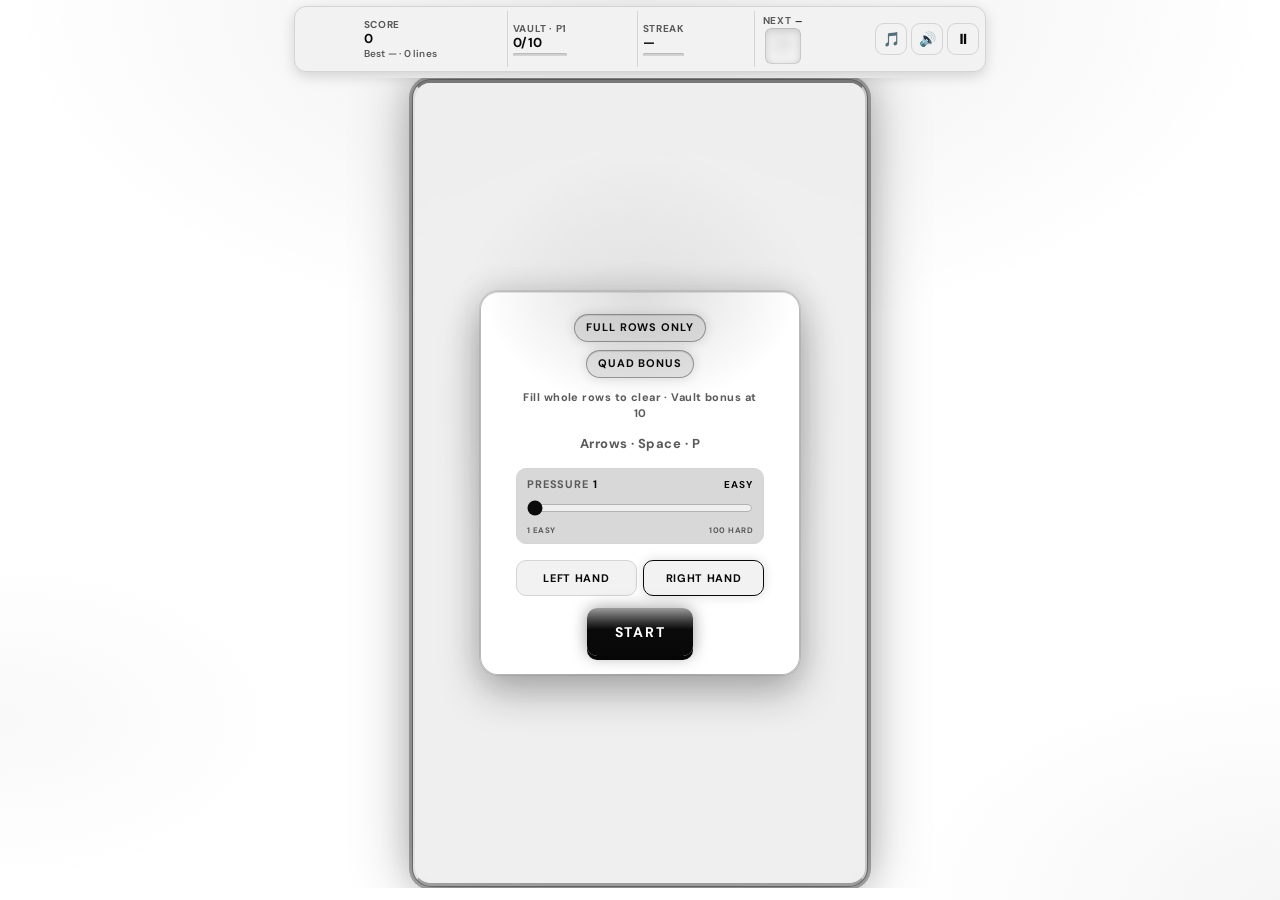
==== games/blockfall/index.html @ f2b852d9 "Seclusa Games 0.1.27 Initial upload of the privacy-first games PWA for GitHub Pages.  Co-authored-by" ====
<!DOCTYPE html>
<html lang="en" data-mono data-warm>
<head>
    <meta charset="UTF-8">
    <!--
        `frame-ancestors` is deliberately absent: browsers ignore it in a <meta> tag.
        The local dev server sends frame-ancestors 'self' so the launcher can embed
        this game; GitHub Pages sends neither header.

        frame-src 'none' stays: it restricts what THIS document may frame, and Blocks
        frames nothing.
    -->
    <meta http-equiv="Content-Security-Policy" content="default-src 'self'; script-src 'self'; style-src 'self'; img-src 'self'; connect-src 'none'; font-src 'self'; media-src 'none'; object-src 'none'; base-uri 'none'; form-action 'none'; frame-src 'none'; manifest-src 'self'; worker-src 'self'; upgrade-insecure-requests">
    <meta http-equiv="Permissions-Policy" content="camera=(), microphone=(), geolocation=(), payment=(), clipboard-read=(), usb=(), midi=(), serial=(), display-capture=(), accelerometer=(), gyroscope=(), magnetometer=(), idle-detection=(), screen-wake-lock=(), browsing-topics=(), interest-cohort=()">
    <meta name="robots" content="noindex, nofollow">
    <meta name="viewport" content="width=device-width, initial-scale=1.0, viewport-fit=cover">
    <meta name="referrer" content="no-referrer">
    <meta name="description" content="Seclusa Blocks — privacy-first falling-block puzzle. No tracking, all local.">
    <meta name="theme-color" content="#0a0a0f" media="(prefers-color-scheme: dark)">
    <meta name="theme-color" content="#0a0a0f">
    <meta name="color-scheme" content="light dark">
    <meta name="mobile-web-app-capable" content="yes">
    <meta name="apple-mobile-web-app-capable" content="yes">
    <meta name="apple-mobile-web-app-status-bar-style" content="black-translucent">
    <meta name="apple-mobile-web-app-title" content="Seclusa Blocks">
    <meta name="application-name" content="Seclusa Blocks">
    <meta name="format-detection" content="telephone=no">
    <link rel="manifest" href="manifest.json">
    <link rel="icon" href="icon.svg" type="image/svg+xml">
    <link rel="icon" href="icon-192.png" type="image/png" sizes="192x192">
    <link rel="apple-touch-icon" href="icon-192.png" sizes="192x192">
    <link rel="apple-touch-icon" href="icon-512.png" sizes="512x512">
    <title>Seclusa Blocks</title>
    <!--
        The shared Material 3 design system first (it writes the --md-sys-color-*
        roles for [data-palette]/[data-theme]), then this game's own stylesheet,
        which builds its tokens on top of those roles.
    -->
    <link rel="stylesheet" href="../../theme.css">
    <!--
        Puts data-palette / data-theme on this frame's <html> before first paint,
        and listens for `storage` so a palette picked in the launcher — or in any
        other game — lands here without a reload.
    -->
    <script src="../../theme-game.js"></script>
    <link rel="stylesheet" href="../../seclusa-base.css">
    <link rel="stylesheet" href="../../mono.css">
    <link rel="stylesheet" href="style.css">

</head>
<body>
    <noscript>
        <p class="noscript-note">JavaScript is required to play Seclusa Blocks. Everything runs locally in your browser.</p>
    </noscript>
    <div class="game-container">
        <header class="hud" id="hud">
            <div class="hud-stats" id="statsPanel">
                <div class="stat">
                    <span class="stat-k">Score</span>
                    <span class="stat-v" id="scoreDisplay">0</span>
                    <span class="stat-s">Best <span id="bestDisplay">0</span> · <span id="linesDisplay">0</span> lines</span>
                </div>
                <div class="stat stat-vault" id="vaultBox">
                    <span class="stat-k"><span id="goalDisplay">Vault</span> · P<span id="levelDisplay">1</span></span>
                    <span class="stat-v" id="vaultDisplay">0/10</span>
                    <div class="streak-meter vault-meter" id="vaultMeter" aria-hidden="true">
                        <div class="streak-meter-fill" id="vaultMeterFill"></div>
                    </div>
                    <span class="stat-s hidden" id="goalSub">Clear lines to fill</span>
                    <span class="stat-s hidden" id="levelProgress" aria-hidden="true"></span>
                </div>
                <div class="stat stat-streak" id="streakBox">
                    <span class="stat-k">Streak</span>
                    <span class="stat-v" id="streakDisplay">—</span>
                    <div class="streak-meter" id="streakMeter" aria-hidden="true">
                        <div class="streak-meter-fill" id="streakMeterFill"></div>
                    </div>
                </div>
                <div class="stat stat-next">
                    <span class="stat-k">Next <span class="next-piece-name" id="nextPieceName">—</span></span>
                    <canvas id="nextCanvas" width="100" height="100"></canvas>
                </div>
            </div>
            <div class="hud-actions">
                <button class="icon-btn" id="musicBtn" title="Toggle Music" type="button" aria-label="Music">🎵</button>
                <button class="icon-btn" id="sfxBtn" title="Toggle Sounds" type="button" aria-label="Sounds">🔊</button>
                <button class="icon-btn" id="pauseBtn" title="Pause" type="button" aria-label="Pause">⏸</button>
            </div>
        </header>

        <div class="board-panel" id="boardPanel">
            <div class="game-board vault-frame" id="gameBoard">
                <canvas id="gameCanvas"></canvas>
                <div class="board-toast hidden" id="boardToast" aria-live="polite" aria-atomic="true"></div>
                <div class="overlay" id="startOverlay">
                    <div class="overlay-panel">
                    <!--
                        No name here either. The launcher bar above says
                        `SECLUSA BLOCKS` for as long as the game is open; a second copy
                        in this panel restated it, and Paused and Game Over each carry
                        their own heading, so nothing needed a name here.
                    -->
                    <p class="start-rules"><span class="rule-chip">Full rows only</span><span class="rule-chip">Quad bonus</span></p>
                    <p class="start-hint" id="startGoalHint">Fill whole rows to clear · Vault bonus at 10</p>
                    <p class="control-hint control-hint-touch swipe-hint">Swipe · ▼ soft · ⬇ hard</p>
                    <p class="control-hint control-hint-keyboard">Arrows · Space · P</p>
                    <label class="diff-control" for="diffSlider">
                        <span class="diff-head">
                            <span>Pressure <strong id="diffValue">1</strong></span>
                            <span class="diff-hint" id="diffHint">Easy</span>
                        </span>
                        <input type="range" id="diffSlider" min="1" max="100" value="1" step="1"
                            aria-valuemin="1" aria-valuemax="100" aria-valuenow="1"
                            aria-label="Starting pressure 1 easy to 100 hard">
                        <span class="diff-ends" aria-hidden="true"><span>1 Easy</span><span>100 Hard</span></span>
                    </label>
                    <div class="hand-toggle" role="group" aria-label="Handedness">
                        <button class="btn btn-secondary hand-btn" id="handLeftBtn" type="button" aria-pressed="false">Left hand</button>
                        <button class="btn btn-secondary hand-btn" id="handRightBtn" type="button" aria-pressed="true">Right hand</button>
                    </div>
                    <button class="btn btn-primary hidden" id="continueBtn" type="button">Continue</button>
                    <button class="btn btn-primary" id="startBtn" type="button">Start</button>
                    </div>
                </div>
                <div class="overlay hidden" id="pauseOverlay">
                    <div class="overlay-panel">
                    <h2>Paused</h2>
                    <div class="hand-toggle" role="group" aria-label="Handedness">
                        <button class="btn btn-secondary hand-btn" id="pauseHandLeftBtn" type="button" aria-pressed="false">Left hand</button>
                        <button class="btn btn-secondary hand-btn" id="pauseHandRightBtn" type="button" aria-pressed="true">Right hand</button>
                    </div>
                    <button class="btn btn-primary" id="resumeBtn" type="button">Resume</button>
                    <button class="btn btn-secondary" id="restartFromPause" type="button">New game</button>
                    </div>
                </div>
                <div class="overlay hidden" id="gameOverOverlay">
                    <div class="overlay-panel">
                    <h2>Game Over</h2>
                    <p class="overlay-stat">Score <span id="finalScore">0</span></p>
                    <p class="overlay-stat">Best <span id="finalBest">0</span></p>
                    <p class="overlay-new-best hidden" id="newBestBanner">New best!</p>
                    <p class="overlay-stat overlay-stat-dim">Lines <span id="finalLines">0</span> · Pressure <span id="finalLevel">1</span></p>
                    <button class="btn btn-primary" id="retryBtn" type="button">Play Again</button>
                    </div>
                </div>
            </div>
        </div>

        <div class="control-rail" id="controlRail" aria-hidden="true"></div>

        <button class="dpad-btn hard-drop" id="hardDropBtn" type="button" aria-label="Hard drop">⬇</button>
        <div class="controls-main" id="controlsMain">
            <button class="rotate-btn" id="rotateBtn" type="button" aria-label="Rotate">↻</button>
            <div class="dpad">
                <button class="dpad-btn" id="leftBtn" type="button" aria-label="Left">◀</button>
                <button class="dpad-btn" id="downBtn" type="button" aria-label="Soft drop">▼</button>
                <button class="dpad-btn" id="rightBtn" type="button" aria-label="Right">▶</button>
            </div>
        </div>
    </div>


    <!--
        The "No data leaves your device" badge used to sit here. Privacy is a property of
        the whole app, not of one game, so it is stated once in the Seclusa Games
        launcher About dialog rather than repeated in every game.
    -->

    <script type="module" src="js/main.js"></script>
</body>
</html>
---- theme.css ----
/*
 * Seclusa Games — the shared Material 3 design system.
 *
 * Tokens and chrome are ported from the Solitaire PWA so every game shares one look:
 *   Solitaire/pwa/src/ui/theme.css   (Material 3 theme transcribed from the Android app)
 *   Solitaire/pwa/src/ui/theme.ts    (light/dark + palette role values)
 *   Solitaire/pwa/src/ui/AboutScreen.ts, Dialogs.ts (app bar, dialogs, pills, cards)
 *
 * The palette and night mode are applied through the `data-palette` / `data-theme`
 * attributes on <html> instead of inline styles, because there is no bundler for a
 * game's shell — theme-game.js only sets those two attributes and persists the choice.
 */

/*
 * Typography.
 *
 * DM Sans for body, Sora for headings — the same pair the Seclusa Weather app uses, so
 * the whole Seclusa family shares one voice.
 *
 * Self-hosted, deliberately. A font from Google's CDN would mean a request to a third
 * party on every first visit, which breaks the promise this app makes in its README and
 * in its `connect-src 'none'` policy. These files are latin-subset WOFF2 copied from
 * the weather app's own assets; all six together are 96 KB, loaded once and cached.
 *
 * This also fixes small text rendering as a scatter of dots. `system-ui` was resolving
 * to a face the browser did not treat as concrete — it matched none of the installed
 * families when measured — and the fallback's hinting broke glyph stems apart at the
 * sizes this UI uses. A real hinted webfont does not have that failure mode.
 *
 * `font-display: swap` so text paints immediately in the fallback rather than staying
 * invisible while the woff2 arrives.
 *
 * Pac-Man's ArcadeR is the one deliberate exception: it is part of that game's arcade
 * identity rather than app chrome, and stays.
 */
@font-face {
  font-family: 'DM Sans';
  font-style: normal;
  font-weight: 400;
  font-display: swap;
  src: url('assets/fonts/dm-sans-latin-400-normal.woff2') format('woff2');
}
@font-face {
  font-family: 'DM Sans';
  font-style: normal;
  font-weight: 500;
  font-display: swap;
  src: url('assets/fonts/dm-sans-latin-400-normal.woff2') format('woff2');
}
@font-face {
  font-family: 'DM Sans';
  font-style: normal;
  font-weight: 600;
  font-display: swap;
  src: url('assets/fonts/dm-sans-latin-600-normal.woff2') format('woff2');
}
@font-face {
  font-family: 'DM Sans';
  font-style: normal;
  font-weight: 700;
  font-display: swap;
  src: url('assets/fonts/dm-sans-latin-700-normal.woff2') format('woff2');
}
@font-face {
  font-family: 'Sora';
  font-style: normal;
  font-weight: 600;
  font-display: swap;
  src: url('assets/fonts/sora-latin-600-normal.woff2') format('woff2');
}
@font-face {
  font-family: 'Sora';
  font-style: normal;
  font-weight: 700;
  font-display: swap;
  src: url('assets/fonts/sora-latin-700-normal.woff2') format('woff2');
}
@font-face {
  font-family: 'Sora';
  font-style: normal;
  font-weight: 800;
  font-display: swap;
  src: url('assets/fonts/sora-latin-800-normal.woff2') format('woff2');
}

:root {
  --font-sans: 'DM Sans', -apple-system, BlinkMacSystemFont, 'Segoe UI', Roboto,
    'Noto Sans', 'Liberation Sans', Arial, sans-serif;
  --font-display: 'Sora', 'DM Sans', -apple-system, BlinkMacSystemFont, 'Segoe UI',
    Roboto, sans-serif;

  /*
   * The shared page backdrop: a square grid, masked to fade out from the centre, over
   * a soft vignette.
   *
   * This started life as Blocks' own background. It is now the app's — every game and
   * the launcher wear the same grid, so the five games read as one product rather than
   * five that happen to share a palette.
   *
   * The ink is a very faded orange rather than the palette's on-surface grey, and mixed
   * from `--warm` so it follows the canonical palette in seclusa-base.css and flips with
   * light and dark on its own — at 8% there is no second orange here to keep in step.
   * It is fainter than the grey it replaced because the grid sits behind text and tiles
   * on this screen, where a 10% line is a visible weave rather than ground.
   *
   * The card games do not show this grid: their felt is an absolutely positioned element
   * over the whole window, painted on top of `html::before`. They carry their own, which
   * is why the two are not one token.
   *
   * The fallback in `--warm` is load-bearing. Three offline pages link this file without
   * seclusa-base.css, where `--warm` is undefined -- and an undefined var() inside
   * color-mix() makes the whole declaration invalid at computed-value time, which takes
   * the grid with it and shows no error. The fallback is the dark-theme value from
   * seclusa-base.css, so those pages get the same line rather than none.
   */
  --page-grid-ink: color-mix(in srgb, var(--warm, #e08a3c) 8%, transparent);
  --page-grid-size: 32px;
  --page-vignette: color-mix(in srgb, var(--md-sys-color-scrim) 9%, transparent);

  /* Neutral color roles (light) — Solitaire values/colors.xml */
  --md-sys-color-surface: #fcf8f7;
  --md-sys-color-on-surface: #1c1b1b;
  --md-sys-color-surface-container-lowest: #ffffff;
  --md-sys-color-surface-container-low: #f6f1f0;
  --md-sys-color-surface-container: #f0ebea;
  --md-sys-color-surface-container-high: #ebe4e4;
  --md-sys-color-surface-container-highest: #e5dedd;
  --md-sys-color-surface-bright: #fcf8f6;
  --md-sys-color-surface-dim: #dcd5d4;
  --md-sys-color-surface-variant: #e8e0de;
  --md-sys-color-on-surface-variant: #4a4444;
  --md-sys-color-outline: #7b7474;
  --md-sys-color-outline-variant: #cbc3c2;
  --md-sys-color-error: #b3261e;
  --md-sys-color-on-error: #ffffff;
  --md-sys-color-error-container: #f9dedc;
  --md-sys-color-on-error-container: #410e0b;
  --md-sys-color-inverse-surface: #32302f;
  --md-sys-color-inverse-on-surface: #f5eeed;
  --md-sys-color-scrim: #000000;

  /*
   * HAIRLINES.
   *
   * A one-pixel rule only reads as a *line* when it is opaque enough. Below roughly a
   * quarter of the ink colour it stops being a continuous stroke and reads as a row of
   * dots — which is the "dotty line" artefact, and it gets worse the thinner the line is
   * in device pixels. Measured at devicePixelRatio 1.25, Chromium reports a used border
   * width of 0.8px for 1px, 1.5px and even 0.5px — one whole device pixel in every case —
   * so the width is not the variable; the alpha is.
   *
   * These two tokens put a floor under it. Mix with `transparent`, so they tint whatever
   * surface they sit on and stay correct in both themes.
   */
  --hairline: color-mix(in srgb, var(--md-sys-color-on-surface) 30%, transparent);
  --hairline-strong: color-mix(in srgb, var(--md-sys-color-on-surface) 55%, transparent);

  /*
   * Chrome colors — menu bar, chips, header buttons.
   *
   * These used to be hard-coded translucent washes — `--menu-bar-surface: #1affffff`
   * over a `blur(6px)` backdrop — which resolve to a cold pale-cyan 30% white border.
   * Against the card games' green playfields that reads as an unwanted cold edge, and
   * the dark theme's `#cc1a1a1a` surface put a maroon wash behind every pill.
   *
   * They are now palette-aware Material roles instead. Chrome recedes; the palette
   * colour is reserved for accents (active buttons, focus, the card playfield), so the
   * whole app shifts with the theme and nothing floats on a mismatched tint.
   */
  --menu-bar-icon: var(--md-sys-color-on-surface-variant);
  --menu-bar-label: var(--md-sys-color-on-surface-variant);
  --menu-bar-surface: var(--md-sys-color-surface-container);
  --menu-bar-stroke: var(--md-sys-color-outline-variant);
  /*
   * The score and time chips sit *on* the menu bar, so they cannot share its surface.
   * Both were `surface-container` / `surface-container-low`, which in light mode are
   * #f0ebea and #f6f1f0 — a 2% difference. The chips read as washed into the bar behind
   * them rather than as objects in their own right. `lowest` is the step that actually
   * lifts them: white on light, near-black on dark. Same reasoning for header buttons,
   * which sit on the same bar.
   */
  --score-chip-surface: var(--md-sys-color-surface-container-lowest);
  --score-chip-stroke: var(--md-sys-color-outline-variant);
  --header-button-surface: var(--md-sys-color-surface-container-lowest);
  --header-button-stroke: var(--md-sys-color-outline-variant);
  --settings-background: var(--md-sys-color-surface-container-low);
  --preference-card: var(--md-sys-color-surface-container-lowest);

  /* Shapes and elevations — drawable/*.xml, dimens.xml */
  --menu-bar-radius: 16px;
  --menu-bar-border: 1px solid var(--menu-bar-stroke);
  --score-chip-radius: 16px;
  --score-chip-border: 1px solid var(--score-chip-stroke);
  --score-chip-shadow: 0 2px 6px rgb(0 0 0 / 35%);
  --bar-margin: 16px;
  --layout-padding: 15px;

  /* Type scale — styles.xml TextAppearance.App.* */
  /*
 * Type scale.
 *
 * Weights raised from the original, but not as far as a first pass took them. Body copy
 * sat at 400 and did read thin, so bodies are 500. The first attempt pushed every
 * heading to 800 as well, which flattened the hierarchy — everything shouted at once and
 * the scale stopped reading. Headings stay at 700.
 *
 * Menu labels are the one to watch: they are small, and 600 weight at that size is the
 * worst combination on a low-resolution display — the stems are thinner than a device
 * pixel and break up. They sit at 500 with a touch of letter-spacing to stay legible.
 *
 * Sizes were raised a step across the board; the previous set read small, especially on
 * a phone where the launcher tiles carry most of the interface.
 */
  --type-title-large: 800 22px/1.25 var(--font-display);
  --type-title-medium: 700 18px/1.3 var(--font-display);
  --type-body-large: 400 16px/1.5 var(--font-sans);
  --type-body-medium: 400 15px/1.45 var(--font-sans);
  --type-label-large: 600 15px/1.3 var(--font-sans);
  --type-menu-label: 600 12.5px/1.35 var(--font-sans);

  color-scheme: light dark;
}

/* Dark neutrals — Solitaire values-night/colors.xml */
[data-theme='dark'] {
  /* The vignette has to work harder in the dark, where there is no surface to sink
     into. Same as Blocks did with its own copy of this value. */
  --page-vignette: color-mix(in srgb, var(--md-sys-color-scrim) 55%, transparent);
  --md-sys-color-surface: #121212;
  --md-sys-color-on-surface: #e8e6e3;
  --md-sys-color-surface-container-lowest: #0c0c0c;
  --md-sys-color-surface-container-low: #1a1a1a;
  --md-sys-color-surface-container: #212121;
  --md-sys-color-surface-container-high: #2c2c2c;
  --md-sys-color-surface-container-highest: #383838;
  --md-sys-color-surface-bright: #3f3f3f;
  --md-sys-color-surface-dim: #121212;
  --md-sys-color-surface-variant: #494643;
  --md-sys-color-on-surface-variant: #cbc5c0;
  --md-sys-color-outline: #958f8a;
  --md-sys-color-outline-variant: #494643;
  --md-sys-color-error: #ffb4ab;
  --md-sys-color-on-error: #690005;
  --md-sys-color-error-container: #93000a;
  --md-sys-color-on-error-container: #ffdad6;
  --md-sys-color-inverse-surface: #e8e6e3;
  --md-sys-color-inverse-on-surface: #2f2f2f;
  --menu-bar-icon: var(--md-sys-color-on-surface-variant);
  --menu-bar-label: var(--md-sys-color-on-surface-variant);
  /* See the light block above — the dark overrides no longer use hard-coded maroon and
     cyan-white washes, they inherit the same palette-aware roles. */
  --menu-bar-surface: var(--md-sys-color-surface-container);
  --menu-bar-stroke: var(--md-sys-color-outline-variant);
  /*
   * The score and time chips sit *on* the menu bar, so they cannot share its surface.
   * Both were `surface-container` / `surface-container-low`, which in light mode are
   * #f0ebea and #f6f1f0 — a 2% difference. The chips read as washed into the bar behind
   * them rather than as objects in their own right. `lowest` is the step that actually
   * lifts them: white on light, near-black on dark. Same reasoning for header buttons,
   * which sit on the same bar.
   */
  --score-chip-surface: var(--md-sys-color-surface-container-lowest);
  --score-chip-stroke: var(--md-sys-color-outline-variant);
  --header-button-surface: var(--md-sys-color-surface-container-lowest);
  --header-button-stroke: var(--md-sys-color-outline-variant);
  --settings-background: var(--md-sys-color-surface-container-low);
  --preference-card: var(--md-sys-color-surface-container-lowest);
}

/*
 * SECONDARY / TERTIARY.
 *
 * Added because games need a second and a third accent hue. The card games only
 * ever paint `primary`, but Block's "Vault" meter, its streak meter and Word
 * Puzzle's gradient partner all need to be visibly *other* colours, and a game
 * that invented its own hex for those would be exactly the fixed palette this
 * file exists to prevent. `secondary` and `tertiary` are the rest of the
 * Material 3 role set for each scheme, so the four palettes stay the whole
 * palette and the games stay consumers of it.
 */

/*
 * The default palette, as plain CSS.
 *
 * `data-palette` is set by JS from localStorage, so before that runs — and permanently
 * if it never runs — the root element carried no `--md-sys-color-primary` at all. Every
 * accent in the shell resolved to an invalid value and painted as nothing, which is a
 * visible flash on first paint rather than a theoretical one.
 *
 * These are navy's light-scheme values, mirroring `[data-palette='navy']` below. Same
 * specificity, and deliberately earlier in the file, so any real `data-palette` still
 * wins. DEFAULT_THEME_COLOR in theme.js / theme-game.js / games/pacman/theme.js and the
 * card engine's Preferences.js must agree with this block.
 */
:root {
  --md-sys-color-primary: #1b3b6f;
  --md-sys-color-on-primary: #ffffff;
  --md-sys-color-primary-container: #d4e3ff;
  --md-sys-color-on-primary-container: #001c3b;
  --md-sys-color-secondary: #4a5b70;
  --md-sys-color-on-secondary: #ffffff;
  --md-sys-color-secondary-container: #d4e3ff;
  --md-sys-color-on-secondary-container: #0b1b2d;
  --md-sys-color-tertiary: #565e71;
  --md-sys-color-on-tertiary: #ffffff;
  --md-sys-color-tertiary-container: #dae2f9;
  --md-sys-color-on-tertiary-container: #131c2c;
  --theme-game-select-background: #0d2340;
  --theme-game-select-background-end: #081629;
  --theme-color-drawer-selected: #cfe0fb;
}

/*
 * Palette roles. Only the roles this shell actually paints are ported — the secondary
 * and tertiary containers of the Android theme are unused outside the card table.
 */
[data-palette='orange'] {
  --md-sys-color-primary: #8b5000;
  --md-sys-color-on-primary: #ffffff;
  --md-sys-color-primary-container: #ffdcc2;
  --md-sys-color-on-primary-container: #2c1500;  --md-sys-color-secondary: #6f4a8c;
  --md-sys-color-on-secondary: #ffffff;
  --md-sys-color-secondary-container: #edd9ff;
  --md-sys-color-on-secondary-container: #25073a;
  --md-sys-color-tertiary: #00696e;
  --md-sys-color-on-tertiary: #ffffff;
  --md-sys-color-tertiary-container: #9df0f6;
  --md-sys-color-on-tertiary-container: #002022;
  --theme-game-select-background: #bf360c;
  --theme-game-select-background-end: #7e2202;
  --theme-color-drawer-selected: #ffe0b2;
}

[data-palette='green'] {
  --md-sys-color-primary: #1b6b37;
  --md-sys-color-on-primary: #ffffff;
  --md-sys-color-primary-container: #a8f2ad;
  --md-sys-color-on-primary-container: #002106;  --md-sys-color-secondary: #6f4a8c;
  --md-sys-color-on-secondary: #ffffff;
  --md-sys-color-secondary-container: #edd9ff;
  --md-sys-color-on-secondary-container: #25073a;
  --md-sys-color-tertiary: #00696e;
  --md-sys-color-on-tertiary: #ffffff;
  --md-sys-color-tertiary-container: #9df0f6;
  --md-sys-color-on-tertiary-container: #002022;
  --theme-game-select-background: #14532d;
  --theme-game-select-background-end: #0b3b1e;
  --theme-color-drawer-selected: #c8e6c9;
}

[data-palette='blue'] {
  --md-sys-color-primary: #1565c0;
  --md-sys-color-on-primary: #ffffff;
  --md-sys-color-primary-container: #d6e3ff;
  --md-sys-color-on-primary-container: #001b3f;  --md-sys-color-secondary: #6f4a8c;
  --md-sys-color-on-secondary: #ffffff;
  --md-sys-color-secondary-container: #edd9ff;
  --md-sys-color-on-secondary-container: #25073a;
  --md-sys-color-tertiary: #00696e;
  --md-sys-color-on-tertiary: #ffffff;
  --md-sys-color-tertiary-container: #9df0f6;
  --md-sys-color-on-tertiary-container: #002022;
  --theme-game-select-background: #0d47a1;
  --theme-game-select-background-end: #082f66;
  --theme-color-drawer-selected: #bbdefb;
}

[data-palette='purple'] {
  --md-sys-color-primary: #6a1b9a;
  --md-sys-color-on-primary: #ffffff;
  --md-sys-color-primary-container: #f3daff;
  --md-sys-color-on-primary-container: #260046;  --md-sys-color-secondary: #8f4d00;
  --md-sys-color-on-secondary: #ffffff;
  --md-sys-color-secondary-container: #ffddb8;
  --md-sys-color-on-secondary-container: #2d1500;
  --md-sys-color-tertiary: #00696e;
  --md-sys-color-on-tertiary: #ffffff;
  --md-sys-color-tertiary-container: #9df0f6;
  --md-sys-color-on-tertiary-container: #002022;
  --theme-game-select-background: #3f0f5e;
  --theme-game-select-background-end: #27093b;
  --theme-color-drawer-selected: #e1bee7;
}

/*
 * Four more palettes, added so the picker is a real choice rather than four options.
 * Rose, Teal, Amber and Slate fill the gaps the original set left: there was no warm
 * red, no cool cyan, no gold, and nothing neutral at all. Slate in particular gives a
 * calm, near-achromatic option for anyone who finds the saturated greens tiring.
 *
 * Every block carries the full Material 3 role set in both schemes, because these roles
 * are read directly by the chrome, the dialogs and the games — a partial block would
 * fall through to the previous palette's values and produce a mismatched UI.
 */
[data-palette='rose'] {
  --md-sys-color-primary: #a8274e;
  --md-sys-color-on-primary: #ffffff;
  --md-sys-color-primary-container: #ffd9e1;
  --md-sys-color-on-primary-container: #3f0018;
  --md-sys-color-secondary: #75565a;
  --md-sys-color-on-secondary: #ffffff;
  --md-sys-color-secondary-container: #ffd9e0;
  --md-sys-color-on-secondary-container: #2c1519;
  --md-sys-color-tertiary: #7c5635;
  --md-sys-color-on-tertiary: #ffffff;
  --md-sys-color-tertiary-container: #ffdbbe;
  --md-sys-color-on-tertiary-container: #2f1500;
  --theme-game-select-background: #7b1f3a;
  --theme-game-select-background-end: #4f1124;
  --theme-color-drawer-selected: #f9d9e0;
}

[data-palette='teal'] {
  --md-sys-color-primary: #006a60;
  --md-sys-color-on-primary: #ffffff;
  --md-sys-color-primary-container: #9df2e7;
  --md-sys-color-on-primary-container: #00201c;
  --md-sys-color-secondary: #4a6360;
  --md-sys-color-on-secondary: #ffffff;
  --md-sys-color-secondary-container: #cce8e3;
  --md-sys-color-on-secondary-container: #06201d;
  --md-sys-color-tertiary: #456179;
  --md-sys-color-on-tertiary: #ffffff;
  --md-sys-color-tertiary-container: #cbe6ff;
  --md-sys-color-on-tertiary-container: #001e31;
  --theme-game-select-background: #0b4f49;
  --theme-game-select-background-end: #06332f;
  --theme-color-drawer-selected: #b2dfd7;
}

[data-palette='amber'] {
  --md-sys-color-primary: #8a5a00;
  --md-sys-color-on-primary: #ffffff;
  --md-sys-color-primary-container: #ffddb0;
  --md-sys-color-on-primary-container: #2c1800;
  --md-sys-color-secondary: #6c5c3f;
  --md-sys-color-on-secondary: #ffffff;
  --md-sys-color-secondary-container: #f5e0bb;
  --md-sys-color-on-secondary-container: #251a04;
  --md-sys-color-tertiary: #4c6545;
  --md-sys-color-on-tertiary: #ffffff;
  --md-sys-color-tertiary-container: #ceeabd;
  --md-sys-color-on-tertiary-container: #0a1f08;
  --theme-game-select-background: #6b4a12;
  --theme-game-select-background-end: #44300a;
  --theme-color-drawer-selected: #ffe1b8;
}

[data-palette='slate'] {
  --md-sys-color-primary: #4f5b66;
  --md-sys-color-on-primary: #ffffff;
  --md-sys-color-primary-container: #d6e2ee;
  --md-sys-color-on-primary-container: #0b1923;
  --md-sys-color-secondary: #525f6a;
  --md-sys-color-on-secondary: #ffffff;
  --md-sys-color-secondary-container: #d6e4f1;
  --md-sys-color-on-secondary-container: #0d1c27;
  --md-sys-color-tertiary: #5c5f6b;
  --md-sys-color-on-tertiary: #ffffff;
  --md-sys-color-tertiary-container: #e2e2ec;
  --md-sys-color-on-tertiary-container: #191b24;
  --theme-game-select-background: #37424c;
  --theme-game-select-background-end: #232b33;
  --theme-color-drawer-selected: #d3dde6;
}

[data-palette='navy'] {
  --md-sys-color-primary: #1b3b6f;
  --md-sys-color-on-primary: #ffffff;
  --md-sys-color-primary-container: #d4e3ff;
  --md-sys-color-on-primary-container: #001c3b;
  --md-sys-color-secondary: #4a5b70;
  --md-sys-color-on-secondary: #ffffff;
  --md-sys-color-secondary-container: #d4e3ff;
  --md-sys-color-on-secondary-container: #0b1b2d;
  --md-sys-color-tertiary: #565e71;
  --md-sys-color-on-tertiary: #ffffff;
  --md-sys-color-tertiary-container: #dae2f9;
  --md-sys-color-on-tertiary-container: #131c2c;
  --theme-game-select-background: #0d2340;
  --theme-game-select-background-end: #081629;
  --theme-color-drawer-selected: #cfe0fb;
}

[data-palette='indigo'] {
  --md-sys-color-primary: #4b52c4;
  --md-sys-color-on-primary: #ffffff;
  --md-sys-color-primary-container: #e0e0ff;
  --md-sys-color-on-primary-container: #000f5c;
  --md-sys-color-secondary: #5b5d72;
  --md-sys-color-on-secondary: #ffffff;
  --md-sys-color-secondary-container: #e0e0f9;
  --md-sys-color-on-secondary-container: #181a2c;
  --md-sys-color-tertiary: #77536d;
  --md-sys-color-on-tertiary: #ffffff;
  --md-sys-color-tertiary-container: #ffd7f1;
  --md-sys-color-on-tertiary-container: #2d1228;
  --theme-game-select-background: #2c3080;
  --theme-game-select-background-end: #1b1e56;
  --theme-color-drawer-selected: #dcdcff;
}

[data-palette='lime'] {
  --md-sys-color-primary: #4a6700;
  --md-sys-color-on-primary: #ffffff;
  --md-sys-color-primary-container: #c9f27f;
  --md-sys-color-on-primary-container: #142100;
  --md-sys-color-secondary: #57643a;
  --md-sys-color-on-secondary: #ffffff;
  --md-sys-color-secondary-container: #daeab6;
  --md-sys-color-on-secondary-container: #151e00;
  --md-sys-color-tertiary: #39656b;
  --md-sys-color-on-tertiary: #ffffff;
  --md-sys-color-tertiary-container: #bfeaf1;
  --md-sys-color-on-tertiary-container: #001f24;
  --theme-game-select-background: #2f5000;
  --theme-game-select-background-end: #1d3300;
  --theme-color-drawer-selected: #cbf19b;
}

[data-palette='crimson'] {
  --md-sys-color-primary: #8c1d18;
  --md-sys-color-on-primary: #ffffff;
  --md-sys-color-primary-container: #ffdad6;
  --md-sys-color-on-primary-container: #410002;
  --md-sys-color-secondary: #775652;
  --md-sys-color-on-secondary: #ffffff;
  --md-sys-color-secondary-container: #ffdad6;
  --md-sys-color-on-secondary-container: #2d1512;
  --md-sys-color-tertiary: #705c2e;
  --md-sys-color-on-tertiary: #ffffff;
  --md-sys-color-tertiary-container: #fbdfa6;
  --md-sys-color-on-tertiary-container: #261900;
  --theme-game-select-background: #6b1611;
  --theme-game-select-background-end: #450d0a;
  --theme-color-drawer-selected: #f9d9d6;
}

[data-theme='dark'][data-palette='navy'] {
  --md-sys-color-primary: #a8c8ff;
  --md-sys-color-on-primary: #00315e;
  --md-sys-color-primary-container: #1b3b6f;
  --md-sys-color-on-primary-container: #d4e3ff;
  --md-sys-color-secondary: #b9c8db;
  --md-sys-color-on-secondary: #23313f;
  --md-sys-color-secondary-container: #3a495a;
  --md-sys-color-on-secondary-container: #d4e3ff;
  --md-sys-color-tertiary: #bec6dc;
  --md-sys-color-on-tertiary: #28303f;
  --md-sys-color-tertiary-container: #3e4759;
  --md-sys-color-on-tertiary-container: #dae2f9;
  --theme-color-drawer-selected: #1b3b6f;
}

[data-theme='dark'][data-palette='indigo'] {
  --md-sys-color-primary: #bec2ff;
  --md-sys-color-on-primary: #141e9e;
  --md-sys-color-primary-container: #333bcb;
  --md-sys-color-on-primary-container: #e0e0ff;
  --md-sys-color-secondary: #c3c5dd;
  --md-sys-color-on-secondary: #2c2f42;
  --md-sys-color-secondary-container: #424659;
  --md-sys-color-on-secondary-container: #e0e0f9;
  --md-sys-color-tertiary: #e6b9d8;
  --md-sys-color-on-tertiary: #45263d;
  --md-sys-color-tertiary-container: #5d3b55;
  --md-sys-color-on-tertiary-container: #ffd7f1;
  --theme-color-drawer-selected: #333bcb;
}

[data-theme='dark'][data-palette='lime'] {
  --md-sys-color-primary: #aed65f;
  --md-sys-color-on-primary: #253500;
  --md-sys-color-primary-container: #354d00;
  --md-sys-color-on-primary-container: #c9f27f;
  --md-sys-color-secondary: #bfcaa0;
  --md-sys-color-on-secondary: #2a3514;
  --md-sys-color-secondary-container: #404b29;
  --md-sys-color-on-secondary-container: #daeab6;
  --md-sys-color-tertiary: #a3ced5;
  --md-sys-color-on-tertiary: #07363d;
  --md-sys-color-tertiary-container: #204d54;
  --md-sys-color-on-tertiary-container: #bfeaf1;
  --theme-color-drawer-selected: #354d00;
}

[data-theme='dark'][data-palette='crimson'] {
  --md-sys-color-primary: #ffb4ab;
  --md-sys-color-on-primary: #5f0b06;
  --md-sys-color-primary-container: #7c1d18;
  --md-sys-color-on-primary-container: #ffdad6;
  --md-sys-color-secondary: #e7bdb8;
  --md-sys-color-on-secondary: #442926;
  --md-sys-color-secondary-container: #5d3d3a;
  --md-sys-color-on-secondary-container: #ffdad6;
  --md-sys-color-tertiary: #dec48c;
  --md-sys-color-on-tertiary: #3f2e06;
  --md-sys-color-tertiary-container: #574516;
  --md-sys-color-on-tertiary-container: #fbdfa6;
  --theme-color-drawer-selected: #7c1d18;
}

[data-theme='dark'][data-palette='rose'] {
  --md-sys-color-primary: #ffb0c1;
  --md-sys-color-on-primary: #5e1130;
  --md-sys-color-primary-container: #86203f;
  --md-sys-color-on-primary-container: #ffd9e1;
  --md-sys-color-secondary: #e3bdc2;
  --md-sys-color-on-secondary: #42292d;
  --md-sys-color-secondary-container: #5a3f44;
  --md-sys-color-on-secondary-container: #ffd9e0;
  --md-sys-color-tertiary: #ecbe98;
  --md-sys-color-on-tertiary: #452a0d;
  --md-sys-color-tertiary-container: #5f4122;
  --md-sys-color-on-tertiary-container: #ffdbbe;
  --theme-color-drawer-selected: #86203f;
}

[data-theme='dark'][data-palette='teal'] {
  --md-sys-color-primary: #81d5cb;
  --md-sys-color-on-primary: #003731;
  --md-sys-color-primary-container: #005048;
  --md-sys-color-on-primary-container: #9df2e7;
  --md-sys-color-secondary: #b0ccc7;
  --md-sys-color-on-secondary: #1c3531;
  --md-sys-color-secondary-container: #334b47;
  --md-sys-color-on-secondary-container: #cce8e3;
  --md-sys-color-tertiary: #aacbe5;
  --md-sys-color-on-tertiary: #123549;
  --md-sys-color-tertiary-container: #2c4b62;
  --md-sys-color-on-tertiary-container: #cbe6ff;
  --theme-color-drawer-selected: #005048;
}

[data-theme='dark'][data-palette='amber'] {
  --md-sys-color-primary: #f7bd6a;
  --md-sys-color-on-primary: #492900;
  --md-sys-color-primary-container: #693c00;
  --md-sys-color-on-primary-container: #ffddb0;
  --md-sys-color-secondary: #d8c4a0;
  --md-sys-color-on-secondary: #3b2f15;
  --md-sys-color-secondary-container: #52452a;
  --md-sys-color-on-secondary-container: #f5e0bb;
  --md-sys-color-tertiary: #b2ce9f;
  --md-sys-color-on-tertiary: #1d360d;
  --md-sys-color-tertiary-container: #364d28;
  --md-sys-color-on-tertiary-container: #ceeabd;
  --theme-color-drawer-selected: #693c00;
}

[data-theme='dark'][data-palette='slate'] {
  --md-sys-color-primary: #bac7d4;
  --md-sys-color-on-primary: #243039;
  --md-sys-color-primary-container: #374754;
  --md-sys-color-on-primary-container: #d6e2ee;
  --md-sys-color-secondary: #bdc8d4;
  --md-sys-color-on-secondary: #27313a;
  --md-sys-color-secondary-container: #3d4752;
  --md-sys-color-on-secondary-container: #d6e4f1;
  --md-sys-color-tertiary: #c5c6d0;
  --md-sys-color-on-tertiary: #2e303a;
  --md-sys-color-tertiary-container: #454750;
  --md-sys-color-on-tertiary-container: #e2e2ec;
  --theme-color-drawer-selected: #374754;
}

/* Dark primaries — Solitaire DARK_PALETTES. The playfield gradient stays the same. */
[data-theme='dark'][data-palette='orange'] {
  --md-sys-color-primary: #e8a872;
  --md-sys-color-on-primary: #412300;
  --md-sys-color-primary-container: #5c3a1a;
  --md-sys-color-on-primary-container: #ffdcc2;  --md-sys-color-secondary: #d3b0e8;
  --md-sys-color-on-secondary: #3a1a52;
  --md-sys-color-secondary-container: #513065;
  --md-sys-color-on-secondary-container: #edd9ff;
  --md-sys-color-tertiary: #82d4da;
  --md-sys-color-on-tertiary: #00373a;
  --md-sys-color-tertiary-container: #004f52;
  --md-sys-color-on-tertiary-container: #9df0f6;
  --theme-color-drawer-selected: #5c3a1a;
}

[data-theme='dark'][data-palette='green'] {
  --md-sys-color-primary: #7fcb8c;
  --md-sys-color-on-primary: #003918;
  --md-sys-color-primary-container: #1e4a2c;
  --md-sys-color-on-primary-container: #b8f0bd;  --md-sys-color-secondary: #d3b0e8;
  --md-sys-color-on-secondary: #3a1a52;
  --md-sys-color-secondary-container: #513065;
  --md-sys-color-on-secondary-container: #edd9ff;
  --md-sys-color-tertiary: #82d4da;
  --md-sys-color-on-tertiary: #00373a;
  --md-sys-color-tertiary-container: #004f52;
  --md-sys-color-on-tertiary-container: #9df0f6;
  --theme-color-drawer-selected: #1e4a2c;
}

[data-theme='dark'][data-palette='blue'] {
  --md-sys-color-primary: #9ebeff;
  --md-sys-color-on-primary: #002e5c;
  --md-sys-color-primary-container: #1a3f6e;
  --md-sys-color-on-primary-container: #d6e3ff;  --md-sys-color-secondary: #d3b0e8;
  --md-sys-color-on-secondary: #3a1a52;
  --md-sys-color-secondary-container: #513065;
  --md-sys-color-on-secondary-container: #edd9ff;
  --md-sys-color-tertiary: #82d4da;
  --md-sys-color-on-tertiary: #00373a;
  --md-sys-color-tertiary-container: #004f52;
  --md-sys-color-on-tertiary-container: #9df0f6;
  --theme-color-drawer-selected: #1a3f6e;
}

[data-theme='dark'][data-palette='purple'] {
  --md-sys-color-primary: #d5a8f0;
  --md-sys-color-on-primary: #3a005c;
  --md-sys-color-primary-container: #4a2a66;
  --md-sys-color-on-primary-container: #f0d6ff;  --md-sys-color-secondary: #ffb877;
  --md-sys-color-on-secondary: #4f2600;
  --md-sys-color-secondary-container: #703800;
  --md-sys-color-on-secondary-container: #ffddb8;
  --md-sys-color-tertiary: #82d4da;
  --md-sys-color-on-tertiary: #00373a;
  --md-sys-color-tertiary-container: #004f52;
  --md-sys-color-on-tertiary-container: #9df0f6;
  --theme-color-drawer-selected: #4a2a66;
}

/*
 * Preview values for the palette swatches in the appearance dialog. Each swatch has to
 * show a palette that is not applied yet, so it cannot read the live custom properties.
 */
:root {
  --palette-start-orange: #bf360c;
  --palette-end-orange: #7e2202;
  --palette-start-green: #14532d;
  --palette-end-green: #0b3b1e;
  --palette-start-blue: #0d47a1;
  --palette-end-blue: #082f66;
  --palette-start-purple: #3f0f5e;
  --palette-end-purple: #27093b;
  /* Kept in parity with games/pacman/theme.css, which builds its picker swatches from
     these pairs. The launcher itself paints swatches from .swatch-NAME classes. */
  --palette-start-rose: #7b1f3a;
  --palette-end-rose: #4f1124;
  --palette-start-teal: #0b4f49;
  --palette-end-teal: #06332f;
  --palette-start-amber: #6b4a12;
  --palette-end-amber: #44300a;
  --palette-start-slate: #37424c;
  --palette-end-slate: #232b33;
  --palette-start-navy: #0d2340;
  --palette-end-navy: #081629;
  --palette-start-indigo: #2c3080;
  --palette-end-indigo: #1b1e56;
  --palette-start-lime: #2f5000;
  --palette-end-lime: #1d3300;
  --palette-start-crimson: #6b1611;
  --palette-end-crimson: #450d0a;
}

* {
  box-sizing: border-box;
  -webkit-tap-highlight-color: transparent;
}

html,
body {
  margin: 0;
  padding: 0;
  height: 100%;
  overflow: hidden;
  /*
   * The surface colour goes on `html` only. Giving it to `body` as well meant the
   * body painted over the grid/vignette backdrop beneath it, which is what left the
   * app looking like it had no backdrop at all until this was split apart.
   */
  color: var(--md-sys-color-on-surface);
  font-family: var(--font-sans);
  overscroll-behavior: none;
  touch-action: manipulation;
  -webkit-user-select: none;
  user-select: none;
}

/*
 * Removed: this used to be a second `html { background: … }` rule painting the palette
 * gradient, immediately followed by an identical-selector rule painting `surface`
 * instead. The second won, so the first — and the five-line comment explaining why the
 * gradient belonged on the root element — did nothing. The surfaces below own the
 * background; the backdrop is painted by `html::before` / `html::after`.
 */
html {
  background: var(--md-sys-color-surface);
}

body {
  background: transparent;
}

button {
  font: inherit;
  color: inherit;
  border: none;
  background: none;
  cursor: pointer;
}

#canvas {
  display: block;
  border-radius: 18px;
  box-shadow:
    0 6px 24px rgba(0, 0, 0, 0.45),
    0 0 0 1px rgba(255, 255, 255, 0.18) inset;
}

/* ------------------------------------------------------------ shared backdrop */

/*
 * Two fixed pseudo-elements paint the app-wide backdrop: a square grid, masked so it
 * dissolves toward the edges, over a soft vignette.
 *
 * This started life as Blocks' own background and is now the app's, so the five games
 * read as one product rather than five that happen to share a palette.
 *
 * They live on `html`, not `body`, because several games set their own
 * `html, body { height: 100dvh }` or `overflow: hidden`, and Pac-Man's renderer writes
 * an inline margin onto `body`.
 *
 * z-index: -1 is load-bearing, not decoration. `::after` is the last child of `html`,
 * so at z-index 0 it painted *after* `body` — which put the dark theme's 55%-black
 * vignette on top of every game. The canvas held perfectly white cards underneath it
 * and the board came out grey. The backdrop is painted below all content because
 * `body` is transparent here and the surface colour lives on `html` instead; see the
 * `html` rule in theme.css.
 */
html::before,
html::after {
  content: "";
  position: fixed;
  inset: 0;
  pointer-events: none;
  z-index: -1;
}

/*
 * The grid itself.
 *
 * `mask-image` used to fade the grid out radially from the centre. That mask is what
 * made it look ragged: a mask multiplies down to a partial alpha across each line's
 * edge, so at fractional device-pixel ratios (1.25 here) the lines stopped covering a
 * whole device pixel and rendered as broken dashes rather than continuous rules.
 *
 * So: no mask, and a uniform line. The fade is done by the vignette in `::after`
 * instead, which is a smooth gradient over a large area and does not fragment. The
 * line is 1px, which Chromium already snaps to a whole device pixel.
 */
html::before {
  background-image:
    linear-gradient(var(--page-grid-ink) 1px, transparent 1px),
    linear-gradient(90deg, var(--page-grid-ink) 1px, transparent 1px);
  background-size: var(--page-grid-size) var(--page-grid-size);
  /* Anchored so the grid does not jump when the window resizes. */
  background-position: -1px -1px;
}

html::after {
  /*
   * The vignette now does the fading the grid mask used to do, over the whole viewport
   * rather than per-line, so it dims the corners without fragmenting the rules.
   */
  background: radial-gradient(ellipse 85% 80% at 50% 42%, transparent 45%, var(--page-vignette) 100%);
}

/* The vignette is decorative; drop it when the OS asks for less transparency. */
@media (prefers-reduced-transparency: reduce) {
  html::after {
    display: none;
  }
}

/* ----------------------------------------------------------------- shell chrome */

.shell {
  position: fixed;
  inset: 0;
  display: flex;
  flex-direction: column;
  justify-content: space-between;
  align-items: center;
  /* The layer itself never eats input: only its controls do. */
  pointer-events: none;
  z-index: 10;
}

.shell > * {
  pointer-events: auto;
}

.shell-bar {
  display: flex;
  align-items: center;
  /*
   * Wraps, so `.shell-title` can take a line of its own on a narrow screen. Without it
   * the bar is `nowrap`, a `flex-basis: 100%` title has nowhere to go, and the four
   * controls are pushed off the right edge with no way to scroll to them — which is the
   * exact failure the sizing below this rule exists to prevent.
   */
  flex-wrap: wrap;
  gap: 6px;
  margin: 8px 8px 0;
  padding: 6px 10px;
  background: var(--menu-bar-surface);
  border: var(--menu-bar-border);
  border-radius: var(--menu-bar-radius);
  box-shadow: var(--score-chip-shadow);
  max-width: calc(100vw - 16px);
  transition: opacity 0.25s ease, transform 0.25s ease;
}

/*
 * The app's name in the bar.

 * `margin-right: auto` rather than `justify-content` on the bar: the four controls should
 * sit at the far end whatever else is in the row, and the bar itself is also used by the
 * stage, where the title is centred instead.
 *
 * It is allowed to shrink and ellipsise rather than pushing anything: `.header-button` is
 * `flex: none` because a control that can be squeezed is a control that has moved out from
 * under the finger. Below 560px it takes a whole line of its own instead (see the media
 * query below), which is the only way both survive a 360px phone.
 */
.shell-title {
  flex: 0 1 auto;
  min-width: 0;
  margin-right: auto;
  overflow: hidden;
  text-overflow: ellipsis;
  white-space: nowrap;
  color: var(--md-sys-color-on-surface);
  font: var(--type-title-medium);
  letter-spacing: 0.02em;
}

/*
   Narrow screens: the controls have to FIT, not scroll.

   `.header-button` is `flex: none` and `html, body` are `overflow: hidden`, so nothing
   could give: past ~620px the bar's content was simply wider than its box and Theme
   and About were clipped off the right edge with no way to scroll to them. Measured at
   360px the bar wanted 456px in a 342px box.

   An `overflow-x: auto` backstop was tried first and rejected — it made the controls
   reachable but meant scrolling sideways to reach About on every phone. The bar now
   actually fits: the controls shrink to a 44px touch target, and below 560px the title
   moves onto a line of its own rather than being dropped. The tab title, the footer and
   the window all say Seclusa regardless.
*/
@media (max-width: 620px) {
  .shell-bar .header-button {
    padding: 12px 14px;
    font-size: 14px;
    min-height: 44px;
  }
}

/*
 * The title moves onto its own line only when it has to.
 *
 * A separate query from the button shrink above, because the two run out of room at
 * different widths: the buttons need the smaller padding from 620px down, but the title
 * and the buttons together still fit on one line to about 560px. Wrapping at 620 threw
 * away a line's worth of height for nothing between 560 and 620.
 *
 * `flex-basis: 100%` takes the whole row and `order: -1` keeps the title first — without
 * the order it drops below the controls. The bar wraps rather than overflowing, which is
 * the whole point: it grew by one line instead of pushing About off the right edge, where
 * nothing could reach it.
 */
@media (max-width: 560px) {
  .shell-bar .shell-title {
    flex: 0 0 100%;
    order: -1;
    margin-right: 0;
    padding: 2px 4px 0;
  }
}

@media (max-width: 400px) {
  .shell-bar .header-button {
    padding: 12px 8px;
    font-size: 12px;
  }
}



.header-button {
  flex: none;
  padding: 13px 24px;
  background: var(--header-button-surface);
  border: 2px solid var(--header-button-stroke);
  /*
   * Overhauled. These were inheriting the shared 16px `menu-bar-radius`, so they read as
   * the same soft lozenge as the bar they sit in — no separation, no hierarchy. They
   * are now square-ish with a 8px radius so they sit as distinct controls, on a filled
   * surface with a real 2px edge, in the heaviest weight the family ships.
   */
  border-radius: 8px;
  color: var(--md-sys-color-on-surface);
  font-family: var(--font-sans);
  font-size: 17px;
  font-weight: 700;
  letter-spacing: 0.01em;
  line-height: 1.2;
  cursor: pointer;
  transition: background 120ms ease, border-color 120ms ease, transform 80ms ease;
}

/* Hover/focus is a real affordance, not just a colour swap — these are the app's
   only navigation on this screen. */
.header-button:hover {
  border-color: var(--md-sys-color-primary);
  color: var(--md-sys-color-primary);
}

.header-button:active {
  transform: scale(0.97);
}

.header-button:focus-visible {
  outline: 3px solid var(--md-sys-color-primary);
  outline-offset: 2px;
}

.header-button:active {
  background: var(--md-sys-color-primary);
  border-color: var(--md-sys-color-primary);
}

/*
 * Pressed state for a header control (the Sound pill).
 *
 * This set the background to `primary` but left the text at its inherited
 * `on-surface`. In a light scheme that is dark text on a dark fill, and in dark it is
 * near-white on a pale blue — 1.36:1 either way, measured, and visibly washed out. A
 * filled control has to pick up `on-primary` with the fill, which is the whole point of
 * the pairing.
 */
.header-button[aria-pressed='true'] {
  background: var(--md-sys-color-primary);
  border-color: var(--md-sys-color-primary);
  color: var(--md-sys-color-on-primary);
}

.shell-hint {
  margin-bottom: calc(8px + env(safe-area-inset-bottom));
  transition: opacity 0.25s ease, transform 0.25s ease;
}

/*
 * The score, lives and fruit rows sit at the top and bottom edges of the canvas, so the
 * chrome gets out of the way while nobody is using it — the same menu-peek behaviour the
 * Solitaire menu bar has. Any pointer activity (or a tap on the top/bottom strip) brings
 * it back.
 */
.shell.is-idle .shell-bar {
  opacity: 0;
  transform: translateY(-120%);
  pointer-events: none;
}

.shell.is-idle .shell-hint {
  opacity: 0;
  transform: translateY(120%);
  pointer-events: none;
}

@media (max-width: 560px) {
  .shell-hint {
    display: none;
  }
}

/* score_chip_background.xml — 16dp radius, 6dp elevation */
.chip {
  display: inline-flex;
  align-items: center;
  max-height: 100%;
  padding: 4px 12px;
  border: var(--score-chip-border);
  border-radius: var(--score-chip-radius);
  background: var(--score-chip-surface);
  box-shadow: var(--score-chip-shadow);
  color: var(--ui-text-color, var(--menu-bar-label));
  font: var(--type-menu-label);
  letter-spacing: 0.03em;
  white-space: nowrap;
  line-height: normal;
}

@media (max-width: 560px) {
  .shell-hint {
    display: none;
  }
}

/* --------------------------------------------------------------- shared scale */

/*
 * One panel radius for the whole app.
 *
 * Blocks, Word Puzzle and the dialogs each carried their own corner treatment:
 * 32px/8px/26px/12px on the Blocks board, 16px/6px in its phone breakpoint, 14px on
 * Word Puzzle's cards and on every dialog. Three games therefore had four different
 * ideas of what a panel looks like, which is part of why the two DOM games read as
 * unrelated to each other.
 *
 * Defined once here so the games consume it rather than each picking a number. The
 * rules that read these are below.
 */
:root {
  --panel-radius: 18px;
  --panel-radius-sm: 12px;
}

/* ------------------------------------------------------------------- how to play */

.help-rules {
    margin: 0;
    padding: 0 0 0 22px;
    font: var(--type-body-large);
    line-height: 1.6;
}

.help-rules li {
    margin: 0 0 8px;
}

/* A sub-heading inside a game section, e.g. "The tools" under Blocks. Sits below the
   h2 in the hierarchy without pretending to be a top-level section. */
.help-subhead {
    margin: 20px 0 8px;
    font: var(--type-title-medium);
    color: var(--md-sys-color-on-surface);
}

/* ---------------------------------------------------------------------- dialogs */

.dialog-scrim {
  position: fixed;
  inset: 0;
  display: flex;
  align-items: center;
  justify-content: center;
  padding: 16px;
  background: rgba(0, 0, 0, 0.2);
  z-index: 20;
}

.dialog {
  display: flex;
  flex-direction: column;
  width: min(100%, 420px);
  max-height: 100%;
  overflow: hidden;
  border-radius: 14px;
  background: var(--settings-background);
  color: var(--md-sys-color-on-surface);
  box-shadow: 0 10px 40px rgba(0, 0, 0, 0.4);
}

.app-bar {
  display: flex;
  align-items: center;
  gap: 4px;
  padding: 10px 8px;
  background: var(--md-sys-color-primary);
  color: var(--md-sys-color-on-primary);
}

.app-bar-title {
  flex: 1;
  font: var(--type-title-large);
  letter-spacing: 0.02em;
}

.app-bar button {
  display: flex;
  align-items: center;
  padding: 8px;
  color: var(--md-sys-color-on-primary);
  border-radius: 50%;
}

.app-bar button:active {
  background: rgb(255 255 255 / 20%);
}

.doc {
  flex: 1;
  /*
   * `min-height: 0` is load-bearing. A flex item defaults to `min-height: auto`,
   * which means it refuses to shrink below its content — so the `overflow-y: auto`
   * below never engages and the dialog's tail (Your data, Clear data) is silently
   * clipped instead of scrollable. It only stayed hidden while the palette grid was
   * four rows tall and the content happened to fit.
   */
  min-height: 0;
  overflow-y: auto;
  /* Stop the scroll chaining to the page behind the scrim on touch devices. */
  overscroll-behavior: contain;
  padding: 16px 16px calc(24px + env(safe-area-inset-bottom));
  background: var(--settings-background);
}

.doc h2 {
  margin: 18px 0 8px;
  font: var(--type-title-large);
  color: var(--md-sys-color-primary);
}

.doc h2:first-child {
  margin-top: 0;
}

.doc p,
.doc li {
  font: var(--type-body-large);
  line-height: 1.55;
}

.doc ul {
  padding-left: 20px;
  margin: 6px 0;
}

.doc .card {
  padding: 14px 16px;
  border-radius: 14px;
  background: var(--preference-card);
  box-shadow: 0 1px 2px rgba(0, 0, 0, 0.12);
  margin-bottom: 12px;
}

.doc .card-title {
  font: var(--type-title-medium);
  margin-bottom: 6px;
}

.doc .card-body {
  font: var(--type-body-medium);
  color: var(--md-sys-color-on-surface-variant);
}

.doc .row {
  display: flex;
  align-items: baseline;
  gap: 8px;
  font: var(--type-body-medium);
  padding: 3px 0;
}

.doc .row-label {
  flex: none;
  min-width: 128px;
  color: var(--md-sys-color-on-surface-variant);
}

.doc .row-value {
  flex: 1;
  min-width: 0;
  text-align: right;
}

.link {
  color: var(--md-sys-color-primary);
  text-decoration: underline;
}

/* A link-shaped affordance that is deliberately not a link yet — used for
   "source not published" until there is somewhere to send people. Kept non-focusable
   and without a pointer so it cannot be mistaken for something clickable. */
.link.is-pending {
  color: var(--md-sys-color-on-surface-variant);
  text-decoration: none;
  opacity: 0.6;
  cursor: default;
}

.pill-row {
  display: flex;
  flex-wrap: wrap;
  gap: 8px;
  padding: 12px;
}

.pill-choice {
  padding: 8px 14px;
  border: 1px solid var(--md-sys-color-outline);
  border-radius: 18px;
  background: transparent;
  color: var(--md-sys-color-on-surface);
  font: var(--type-body-medium);
}

.pill-choice.is-selected {
  border-color: var(--md-sys-color-primary);
  background: var(--md-sys-color-primary-container);
  color: var(--md-sys-color-on-primary-container);
}

/* Destructive action — the one control in the app that can erase data. Uses the error
   colour role so it is never mistaken for a neutral choice. */
.pill-choice.is-destructive {
  border-color: var(--md-sys-color-error);
  background: var(--md-sys-color-error);
  color: var(--md-sys-color-on-error);
}


.switch {
  position: relative;
  width: 52px;
  height: 32px;
  flex: none;
  border-radius: 16px;
  background: var(--md-sys-color-surface-container-highest);
  transition: background 0.15s;
}

.switch::after {
  content: '';
  position: absolute;
  top: 4px;
  left: 4px;
  width: 24px;
  height: 24px;
  border-radius: 50%;
  background: var(--md-sys-color-outline);
  transition: transform 0.15s, background 0.15s;
}

.switch.is-on {
  background: var(--md-sys-color-primary);
}

.switch.is-on::after {
  transform: translateX(20px);
  background: var(--md-sys-color-on-primary);
}

.visually-hidden {
  position: absolute;
  width: 1px;
  height: 1px;
  overflow: hidden;
  clip: rect(0 0 0 0);
  white-space: nowrap;
}

@media (prefers-reduced-motion: reduce) {
  .switch,
  .switch::after {
    transition: none;
  }

  .shell-bar,
  .shell-hint {
    transition: none;
  }
}
---- seclusa-base.css ----
/*
 * Seclusa base theme — the shared palette for every Seclusa app.
 *
 * CANONICAL COPY. Edit this file, then run:
 *
 *     python3 scripts/sync_theme.py
 *
 * which copies it into each app that has opted in. A test fails if any app's
 * copy has drifted from this one, so there is exactly one place to change.
 *
 * Why a copy and not a shared link: every app here is a standalone PWA. It has
 * to work offline, be hosted from its own folder, and open from a file:// path
 * in development. A stylesheet that reached across folders into a parent
 * directory would break all three. So the tokens travel with the app.
 *
 * The palette is black and white on purpose. These apps are sold on what they
 * do not do with your data, and colour is not something that earns its place
 * here. There is no brand colour: the accent is simply the opposite of the
 * background, white on black and black on white.
 *
 * Two things keep colour, because colour there carries meaning and removing it
 * would remove information rather than decoration:
 *   - status (--danger, --warn, --ok): an overdue reminder has to look overdue
 *   - the calendar's event types, which the user can set themselves

 */

:root {
  color-scheme: light;

  /* Surfaces. Near-black rather than pure black so an edge against pure black
     is still visible on an OLED panel. */
  --bg: #ffffff;
  --surface: #ffffff;
  --surface-2: #f2f2f2;
  --surface-3: #e6e6e6;

  /* Text. */
  --text: #0a0a0a;
  --text-dim: #5a5a5a;
  --text-faint: #8a8a8a;

  /* Lines. */
  --border: #d4d4d4;
  --border-strong: #a8a8a8;

  /* Ruled lines on a sheet of paper. Derived rather than repeated per theme,
     so it darkens and lightens with everything else. */
  --rule: color-mix(in srgb, var(--text) 9%, transparent);

  /* The accent is the opposite of the background: it marks the current
     selection and the primary action, nothing else. */
  --accent: #0a0a0a;
  --accent-hover: #000000;
  --accent-text: #ffffff;
  --accent-tint: rgba(10, 10, 10, 0.08);
  --accent-glow: rgba(10, 10, 10, 0.28);

  /* The one warm note. Deliberately weak: this tints and glows, it does not
     fill. Anything solid should use --accent. */
  --warm: #c45e12;
  --warm-strong: #9a4a0c;
  --warm-tint: rgba(196, 94, 18, 0.09);
  --warm-edge: rgba(196, 94, 18, 0.4);
  --warm-glow: rgba(196, 94, 18, 0.32);

  /* Status. Kept because they carry meaning, not decoration. */
  --danger: #a1160d;
  --warn: #6b4b00;
  --ok: #1c6b3c;

  --shadow: 0 1px 3px rgba(0, 0, 0, 0.13), 0 1px 2px rgba(0, 0, 0, 0.09);
  --radius: 10px;
}

@media (prefers-color-scheme: dark) {
  :root {
    color-scheme: dark;

    --bg: #0a0a0a;
    --surface: #111111;
    --surface-2: #1c1c1c;
    --surface-3: #262626;

    --text: #f5f5f5;
    --text-dim: #a3a3a3;
    --text-faint: #737373;

    --border: #2e2e2e;
    --border-strong: #454545;

    --accent: #ffffff;
    --accent-hover: #ffffff;
    --accent-text: #0a0a0a;
    --accent-tint: rgba(255, 255, 255, 0.14);
    --accent-glow: rgba(255, 255, 255, 0.4);

    --warm: #e08a3c;
    --warm-strong: #f0a35f;
    --warm-tint: rgba(224, 138, 60, 0.12);
    --warm-edge: rgba(224, 138, 60, 0.45);
    --warm-glow: rgba(224, 138, 60, 0.4);

    --danger: #f2857c;
    --warn: #e0b25a;
    --ok: #6cc48f;

    --shadow: 0 1px 3px rgba(0, 0, 0, 0.5);
  }
}

/* When an app sets an explicit theme (the calendar pane does, via
   data-theme), that wins over the system preference. The tokens are declared
   once and re-pointed, rather than duplicated per attribute. */
[data-theme="light"] {
  color-scheme: light;
  --bg: #ffffff;
  --surface: #ffffff;
  --surface-2: #f2f2f2;
  --surface-3: #e6e6e6;
  --text: #0a0a0a;
  --text-dim: #5a5a5a;
  --text-faint: #8a8a8a;
  --border: #d4d4d4;
  --border-strong: #a8a8a8;
  --accent: #0a0a0a;
  --accent-hover: #000000;
  --accent-text: #ffffff;
  --accent-tint: rgba(10, 10, 10, 0.08);
  --accent-glow: rgba(10, 10, 10, 0.28);
  --warm: #c45e12;
  --warm-strong: #9a4a0c;
  --warm-tint: rgba(196, 94, 18, 0.09);
  --warm-edge: rgba(196, 94, 18, 0.4);
  --warm-glow: rgba(196, 94, 18, 0.32);
  --danger: #a1160d;
  --warn: #6b4b00;
  --ok: #1c6b3c;
}

[data-theme="dark"] {
  color-scheme: dark;
  --bg: #0a0a0a;
  --surface: #111111;
  --surface-2: #1c1c1c;
  --surface-3: #262626;
  --text: #f5f5f5;
  --text-dim: #a3a3a3;
  --text-faint: #737373;
  --border: #2e2e2e;
  --border-strong: #454545;
  --accent: #ffffff;
  --accent-hover: #ffffff;
  --accent-text: #0a0a0a;
  --accent-tint: rgba(255, 255, 255, 0.14);
  --accent-glow: rgba(255, 255, 255, 0.4);
  --warm: #e08a3c;
  --warm-strong: #f0a35f;
  --warm-tint: rgba(224, 138, 60, 0.12);
  --warm-edge: rgba(224, 138, 60, 0.45);
  --warm-glow: rgba(224, 138, 60, 0.4);
  --danger: #f2857c;
  --warn: #e0b25a;
  --ok: #6cc48f;
}
---- mono.css ----
/*
 * Seclusa Games — the monochrome mapping.
 *
 * The launcher and the three newer games wear the shared black-and-white palette
 * from theme/seclusa-base.css. Klondike and Pyramid keep the Material 3 colour
 * palettes and are deliberately left alone, so this has to be an opt-in layer
 * rather than a replacement for theme.css.
 *
 * WHY THE PALETTE IS RESTATED HERE UNDER ITS OWN NAMES
 *
 * Blocks and Word Puzzle already use --bg, --text, --accent and --radius as
 * their own local names, aliased onto the Material roles:
 *
 *     --text:   var(--md-sys-color-on-surface);
 *     --accent: var(--md-sys-color-primary);
 *
 * So a mapping that pointed --md-sys-color-on-surface back at --text, the way a
 * literal reading of "use the base theme" suggests, closes a loop:
 * base --text -> role -> game's --text. A circular custom property computes to
 * the guaranteed-invalid value, so --text came back empty, every `color:
 * var(--text)` in those games became invalid, and the pages fell back to
 * inherited black on a near-black background.
 *
 * Hence the --mono- prefix. These names are used by nothing else in the app, so
 * the game's own aliases resolve cleanly onto the roles mapped below.
 * seclusa-base.css is still linked, and still the source these values are taken
 * from — it just is not referenced through the names the games have taken.
 */

:root[data-mono][data-theme='light'] {
  --mono-bg: #ffffff;
  --mono-surface: #ffffff;
  --mono-surface-2: #f2f2f2;
  --mono-surface-3: #e6e6e6;
  --mono-text: #0a0a0a;
  --mono-text-dim: #5a5a5a;
  --mono-text-faint: #8a8a8a;
  --mono-border: #d4d4d4;
  --mono-border-strong: #a8a8a8;
  --mono-accent: #0a0a0a;
  --mono-accent-text: #ffffff;
  --mono-accent-tint: rgba(10, 10, 10, 0.08);
  --mono-danger: #a1160d;
}

:root[data-mono][data-theme='dark'] {
  --mono-bg: #0a0a0a;
  --mono-surface: #111111;
  --mono-surface-2: #1c1c1c;
  --mono-surface-3: #262626;
  --mono-text: #f5f5f5;
  --mono-text-dim: #a3a3a3;
  --mono-text-faint: #737373;
  --mono-border: #2e2e2e;
  --mono-border-strong: #454545;
  --mono-accent: #ffffff;
  --mono-accent-text: #0a0a0a;
  --mono-accent-tint: rgba(255, 255, 255, 0.14);
  --mono-danger: #f2857c;
}

/*
 * One role map for both themes, because every value above already flips with
 * data-theme.
 *
 * The selector is :root[data-mono][data-theme] — three class-weight selectors
 * at (0,3,0), against theme.css's [data-theme='…'][data-palette='…'] at (0,2,0).
 * It wins on specificity rather than on source order, so this file does not have
 * to be linked last to work.
 *
 * Opt-in is a static data-mono attribute on <html>. Nothing sets or removes it
 * at runtime, and theme.js / theme-game.js / games/pacman/theme.js only ever
 * write data-palette and data-theme, so a theme change cannot lose it.
 */
:root[data-mono][data-theme] {
  /* The accent is the opposite of the background. It marks the current
     selection and the primary action, nothing else. */
  --md-sys-color-primary: var(--mono-accent);
  --md-sys-color-on-primary: var(--mono-accent-text);
  --md-sys-color-primary-container: var(--mono-accent-tint);
  --md-sys-color-on-primary-container: var(--mono-text);

  --md-sys-color-secondary: var(--mono-text-dim);
  --md-sys-color-on-secondary: var(--mono-bg);
  --md-sys-color-secondary-container: var(--mono-surface-2);
  --md-sys-color-on-secondary-container: var(--mono-text);

  --md-sys-color-tertiary: var(--mono-text-faint);
  --md-sys-color-on-tertiary: var(--mono-bg);
  --md-sys-color-tertiary-container: var(--mono-surface-3);
  --md-sys-color-on-tertiary-container: var(--mono-text);

  /* Surfaces step up with elevation. The palette has three steps, so the
     container roles share them rather than inventing greys that would not match
     the rest of the product. */
  --md-sys-color-surface: var(--mono-bg);
  --md-sys-color-on-surface: var(--mono-text);
  --md-sys-color-surface-variant: var(--mono-surface-2);
  --md-sys-color-on-surface-variant: var(--mono-text-dim);
  --md-sys-color-surface-container-lowest: var(--mono-bg);
  --md-sys-color-surface-container-low: var(--mono-surface);
  --md-sys-color-surface-container: var(--mono-surface);
  --md-sys-color-surface-container-high: var(--mono-surface-2);
  --md-sys-color-surface-container-highest: var(--mono-surface-3);

  --md-sys-color-outline: var(--mono-border-strong);
  --md-sys-color-outline-variant: var(--mono-border);

  /* Kept because it carries meaning: this is the error colour, not decoration. */
  --md-sys-color-error: var(--mono-danger);
  --md-sys-color-on-error: var(--mono-bg);

  /* A scrim dims what is behind it and has to read the same in both themes, so
     it is the one role here that is a literal rather than a token. */
  --md-sys-color-scrim: rgba(0, 0, 0, 0.55);

  --theme-game-select-background: var(--mono-accent);
  --theme-game-select-background-end: var(--mono-accent);
  --theme-color-drawer-selected: var(--mono-accent-tint);
}

/*
 * The note under "Card game colour". It has to read as an aside to the heading
 * rather than as body copy, so it is dimmed and set smaller, and the rhythm
 * between it and the swatches is tightened to match the dialog's spacing.
 */
:root[data-mono][data-theme] .dialog-note {
  margin: -4px 0 12px;
  font-size: 13px;
  line-height: 1.4;
  color: var(--md-sys-color-on-surface-variant);
}

/*
 * The warm accent.
 *
 * One warm note, kept to the edges of things: the theme's rule is that warm
 * tints and glows and never fills, so nothing here is a solid orange and no
 * large area carries more than a wash.
 *
 * Opt-in is a separate `data-warm` attribute rather than riding on `data-mono`.
 * Klondike and Pyramid wear the black-and-white theme but keep no colour at all
 * -- not even one -- so "is this page on the theme" is not the same question as
 * "does this page get the accent", and one flag cannot answer both.
 */
:root[data-warm][data-theme] {
  --mono-warm: var(--warm, #e08a3c);
}

/* Focus. The one place a warm ring is unambiguous: it says where the keyboard
   is, it is a couple of pixels wide, and it is the ring the whole site uses. */
:root[data-warm] :focus-visible {
  outline: 2px solid var(--mono-warm);
  outline-offset: 2px;
}

/* The pressed / on state of the header pills and the mode tiles. A tint and a
   glow rather than a fill, so the pill still reads as black or white. */
:root[data-warm] .header-button[aria-pressed="true"],
:root[data-warm] .mode-btn.active,
:root[data-warm] .pill-choice.is-selected {
  box-shadow: 0 0 0 1px var(--mono-warm), 0 0 14px -4px var(--warm-glow);
}

/*
 * A glow behind the launcher bar and behind the app mark.
 *
 * This replaces a hairline that ran along the top edge of the bar, `inset 0 1px 0
 * var(--warm-edge)`. It read as a rule drawn across the top of the screen rather than as
 * anything belonging to the bar — on a page whose whole surface is a grid, the one hard
 * straight line in the warm colour was the thing that looked pasted on. Warmth around the
 * bar says the same thing without drawing a line across anything.
 *
 * The bar's own shadow is restated because this rule replaces `box-shadow` wholesale, not
 * adds to it: left out, the bar would lose its separation from the grid behind it.
 */
:root[data-warm] .shell-bar {
  box-shadow: var(--score-chip-shadow), 0 0 22px -8px var(--warm-glow);
}

/*
 * The game's own name, on the same terms, in the bar it sits in while a game is open.
 *
 * `text-shadow` rather than `box-shadow` because this is a run of text: a box shadow
 * would sit behind the text box as one rectangle, including the empty space either side
 * of a short name, which is the slab look again.
 *
 * Two shadows, and both far stronger than `--warm-glow`, because a glow on text is not a
 * glow on a box. A shadow on a box is drawn outside the shape and every bit of it lands;
 * a shadow on a glyph is drawn behind it, so most of it is hidden by the very stroke it
 * is meant to be lighting, and what escapes has been spread thin by the blur. One shadow
 * at `--warm-glow`'s 0.32 over a 12px blur measured at 5 orange pixels in 38,000 — 0.01%,
 * which is not a glow, it is a rounding error. The tight one carries the colour and the
 * broad one carries the spread, and neither is at 0.32.
 *
 * Built from `--warm` rather than `--warm-glow` so it follows the palette in both themes
 * while being allowed to be far more opaque than a rule or an edge ever is.
 */
:root[data-warm] .stage-title {
  text-shadow:
    0 0 5px color-mix(in srgb, var(--warm) 85%, transparent),
    0 0 16px color-mix(in srgb, var(--warm) 45%, transparent);
}

/*
 * The same glow on the controller.
 *
 * `drop-shadow` rather than `box-shadow` because the mark is a transparent PNG: a box
 * shadow would draw a rectangle around the artwork's bounds, which for a controller with a
 * hole in the middle means a visible slab behind a shape that has none. `drop-shadow`
 * follows the alpha, so the light is around the shape.
 *
 * In dark theme the mark is inverted, so the filter has to be restated with the invert
 * still first — an `invert(1)` here would cancel the shadow out entirely.
 */
:root[data-warm] .launcher-logo {
  filter: drop-shadow(0 0 20px var(--warm-glow));
}

:root[data-warm][data-theme='dark'] .launcher-logo,
:root[data-warm][data-theme='dark'] .launcher-logo:hover {
  filter: invert(1) drop-shadow(0 0 20px var(--warm-glow));
}

/*
 * The same confirmation, without the colour.
 *
 * Warm pages get their glow from the block above. Klondike and Pyramid get none,
 * which left a selected setting as a 1px border and an 8% tint -- legible only to
 * someone who already knows which one they picked, and the picker had no glow at
 * all to say it had taken the click.
 *
 * `:not([data-warm])` rather than a lower specificity on purpose: the warm rule
 * and this one are then mutually exclusive, so neither can win a cascade against
 * the other and the accent on Munch, Blocks and Word Puzzle stays exactly as it
 * was. The glow is in the accent colour the page already has -- black on white,
 * white on black -- so it stays monochrome and needs no colour of its own.
 *
 * A ring plus an outward glow, not a fill: the pill still reads as black or
 * white, and a colour swatch still shows the colour it stands for.
 */
:root[data-mono]:not([data-warm]) .pill-choice.is-selected,
:root[data-mono]:not([data-warm]) .preview-cell.is-selected,
:root[data-mono]:not([data-warm]) .color-swatch.is-selected {
  box-shadow:
    0 0 0 2px var(--md-sys-color-primary),
    0 0 16px -4px var(--md-sys-color-primary);
}
---- games/blockfall/style.css ----
* {
            margin: 0;
            padding: 0;
            box-sizing: border-box;
            -webkit-tap-highlight-color: transparent;
            -webkit-touch-callout: none;
            -webkit-user-select: none;
            user-select: none;
        }

        /*
         * ---------------------------------------------------------------------------
         * THEME TOKENS
         *
         * Every colour below is derived from the shared Material 3 roles that
         * ../../theme.css writes. There are no palette hex values in this file
         * except the fourteen block colours, and those are not chrome — see
         * "BLOCK COLOURS" below.
         *
         * `color-mix()` against black/white gives the light/dark shading of a
         * single role (a button's top face, its pressed "3D" bottom edge), which
         * is what the old fixed palette was doing by hand.
         * ---------------------------------------------------------------------------
         */
        :root {
            --bg-dark: var(--md-sys-color-surface-container-lowest);
            --bg-mid: var(--md-sys-color-surface-container-low);
            --bg-panel: var(--md-sys-color-surface-container);
            --bg-panel-2: var(--md-sys-color-surface-container-high);
            --bg-control: var(--md-sys-color-surface-container-high);

            /* The old fixed palette was orange; `primary` is whatever the user picked. */
            --accent: var(--md-sys-color-primary);
            --accent-bright: color-mix(in srgb, var(--md-sys-color-primary) 40%, white);
            --accent-dim: color-mix(in srgb, var(--md-sys-color-primary) 82%, black);
            --accent-deep: color-mix(in srgb, var(--md-sys-color-primary) 66%, black);
            --accent-glow: color-mix(in srgb, var(--md-sys-color-primary) 40%, transparent);
            --accent-glow-soft: color-mix(in srgb, var(--md-sys-color-primary) 14%, transparent);

            /* The "Vault" accent. Was always purple; now it is the palette's
             * secondary hue, so it changes with the palette like everything else. */
            --accent-secondary: var(--md-sys-color-secondary);
            --accent-secondary-bright: color-mix(in srgb, var(--md-sys-color-secondary) 38%, white);
            --accent-secondary-dim: color-mix(in srgb, var(--md-sys-color-secondary) 84%, black);
            --accent-secondary-deep: color-mix(in srgb, var(--md-sys-color-secondary) 66%, black);
            --accent-secondary-glow: color-mix(in srgb, var(--md-sys-color-secondary) 45%, transparent);

            /* The streak meter wants a third, still-distinct hue. */
            --accent-tertiary: var(--md-sys-color-tertiary);
            --accent-tertiary-bright: color-mix(in srgb, var(--md-sys-color-tertiary) 42%, white);
            --accent-tertiary-deep: color-mix(in srgb, var(--md-sys-color-tertiary) 70%, black);

            --text: var(--md-sys-color-on-surface);
            --text-dim: var(--md-sys-color-on-surface-variant);
            --border: var(--md-sys-color-outline-variant);
            --border-glow: color-mix(in srgb, var(--md-sys-color-primary) 32%, transparent);

            --danger: var(--md-sys-color-error);
            --danger-bright: color-mix(in srgb, var(--md-sys-color-error) 38%, white);
            --danger-dim: color-mix(in srgb, var(--md-sys-color-error) 86%, black);
            --danger-deep: color-mix(in srgb, var(--md-sys-color-error) 68%, black);
            --danger-glow: color-mix(in srgb, var(--md-sys-color-error) 40%, transparent);
            --warning: color-mix(in srgb, var(--md-sys-color-tertiary) 72%, var(--md-sys-color-error));

            /*
             * The full-cover state screens (Start / Paused / Game over) sit *on* the
             * board rather than over the page, so they are a sheet, not a scrim. The
             * old build was a 92% black sheet, which is right on a black board and a
             * black hole in a light page. Light mode gets a light sheet; the dark
             * block below restores the original.
             */
            --bf-overlay-bg: color-mix(in srgb, var(--md-sys-color-scrim) 10%, var(--md-sys-color-surface-container-lowest));
            --bf-frame-ring: color-mix(in srgb, var(--md-sys-color-scrim) 55%, transparent);

            /*
             * The page vignette. A 55% black vignette is invisible on a black page
             * and turns a light page grey at the edges, so light mode gets a much
             * weaker one — enough to keep the shape, not enough to read as dirt.
             */
            --bf-page-vignette: color-mix(in srgb, var(--md-sys-color-scrim) 9%, transparent);

            /*
             * Hairlines need an alpha floor, or a one-pixel rule stops reading as a
             * stroke and starts reading as a row of dots. The decorative grid keeps its
             * own fainter ink; borders use these. See ../../theme.css.
             */
            --hairline: color-mix(in srgb, var(--md-sys-color-on-surface) 30%, transparent);
            --hairline-strong: color-mix(in srgb, var(--md-sys-color-on-surface) 55%, transparent);
            --grid-ink: color-mix(in srgb, var(--md-sys-color-on-surface) 8%, transparent);

            /*
             * NOT a hairline: button bevels, tile rims and surface gradients. These were
             * always a few percent of ink and they stay that way — raising them to the
             * hairline floor turns every bevel into a visible stripe.
             */
            --edge-ink: color-mix(in srgb, var(--md-sys-color-on-surface) 10%, transparent);

            --safe-top: env(safe-area-inset-top, 0px);
            --safe-right: env(safe-area-inset-right, 0px);
            --safe-bottom: env(safe-area-inset-bottom, 0px);
            --safe-left: env(safe-area-inset-left, 0px);
            /*
             * Was a monospace stack — this game used a terminal/developer aesthetic. The
             * user asked for one font across the app, so it now resolves to the shared
             * stack in theme.css like every other game. Anything that specifically needs
             * tabular numerals (score counters, timers) should ask the font for them via
             * `font-variant-numeric: tabular-nums` rather than switching typeface.
             */
            --font-dev: var(--font-sans);

            /*
             * BLOCK COLOURS — the one place a fixed palette is unavoidable.
             *
             * The rules are "connect 7+ cells of the SAME colour, edge to edge",
             * so these fourteen hues *are* the game's data. Collapse them onto one
             * palette and the game stops being playable. They therefore stay
             * fixed, with a darker set for light mode so they keep their contrast
             * against a light board, and they do not follow the palette.
             *
             * the game reads these through getComputedStyle() rather than keeping
             * its own copy, so this stays the single source of truth.
             */
            --bf-piece-0: transparent;
            --bf-piece-1: #ea580c;  /* orange */
            --bf-piece-2: #7c3aed;  /* violet */
            --bf-piece-3: #0284c7;  /* sky */
            --bf-piece-4: #e11d48;  /* rose */
            --bf-piece-5: #a16207;  /* ochre */
            --bf-piece-6: #4f46e5;  /* indigo */
            --bf-piece-7: #db2777;  /* pink */
            --bf-piece-8: #0891b2;  /* cyan */
            --bf-piece-9: #9333ea;  /* purple */
            --bf-piece-10: #c2410c; /* burnt orange */
            --bf-piece-11: #059669; /* emerald */
            --bf-piece-12: #6366f1; /* periwinkle */
            --bf-piece-13: #ca8a04; /* gold */
            --bf-piece-14: #0d9488; /* teal */

            /*
             * CANVAS TOKENS.
             *
             * The board and the "next" preview are <canvas>, which CSS cannot
             * restyle, so the game reads these and paints with them. Same reason
             * they live here: one place decides what colour the board is.
             */
            --bf-canvas-well-top: color-mix(in srgb, var(--md-sys-color-surface-container-lowest) 92%, var(--md-sys-color-primary));
            --bf-canvas-well-mid: var(--md-sys-color-surface-container-lowest);
            --bf-canvas-well-bot: var(--md-sys-color-surface-container-lowest);
            --bf-canvas-vignette-in: color-mix(in srgb, var(--md-sys-color-primary) 6%, transparent);
            --bf-canvas-vignette-out: color-mix(in srgb, var(--md-sys-color-scrim) 35%, transparent);
            --bf-canvas-grid-major: color-mix(in srgb, var(--md-sys-color-primary) 7%, transparent);
            --bf-canvas-grid-minor: var(--edge-ink);
            --bf-canvas-wall-top: var(--md-sys-color-surface-container);
            --bf-canvas-wall-mid: var(--md-sys-color-surface-container-low);
            --bf-canvas-wall-bot: var(--md-sys-color-surface-container-lowest);
            --bf-canvas-wall-edge: color-mix(in srgb, var(--md-sys-color-primary) 26%, transparent);
            --bf-canvas-wall-rivet: color-mix(in srgb, var(--md-sys-color-primary) 45%, transparent);
            --bf-canvas-ink: color-mix(in srgb, var(--md-sys-color-on-surface) 55%, transparent);
            --bf-canvas-ink-soft: color-mix(in srgb, var(--md-sys-color-on-surface) 30%, transparent);
            --bf-canvas-ink-shadow: color-mix(in srgb, var(--md-sys-color-scrim) 25%, transparent);
            --bf-canvas-rim: var(--edge-ink);
            --bf-canvas-rim-clear: color-mix(in srgb, var(--md-sys-color-on-surface) 70%, transparent);
            --bf-canvas-glow: color-mix(in srgb, var(--md-sys-color-primary) 60%, transparent);
            --bf-canvas-juice: var(--md-sys-color-primary);
            --bf-canvas-flash-hot: color-mix(in srgb, var(--md-sys-color-primary) 45%, white);
            --bf-canvas-flash-mid: var(--md-sys-color-primary);
            --bf-canvas-flash-cool: color-mix(in srgb, var(--md-sys-color-primary) 80%, black);
            --bf-canvas-ghost: var(--md-sys-color-on-surface);
            --bf-canvas-next-well-top: var(--md-sys-color-surface-container-high);
            --bf-canvas-next-well-bot: var(--md-sys-color-surface-container-high);
        }

        /*
         * Dark mode needs more than the roles flipping: the design was built as a
         * neon-on-black game, and a glow that reads as a highlight on black reads
         * as mud on a light surface. These are the few treatments that change.
         */
        [data-theme='dark'] {
            /*
             * The next-piece preview reads as a lighter slab sitting on the HUD rather
             * than a well sunk into it. Its colour was inherited from the light rules
             * (`surface-container-high`), which in dark is lighter than the bar it sits
             * on — so it looked like a white box stuck to the strip. It now matches the
             * bar's own surface, which is what "a preview in a well" should look like.
             */
            --bf-canvas-next-well-top: var(--md-sys-color-surface-container-highest);
            --bf-canvas-next-well-bot: var(--md-sys-color-surface-container-highest);

            /* The original build: a near-black sheet and a heavy frame ring. */
            --bf-overlay-bg: color-mix(in srgb, var(--md-sys-color-scrim) 92%, var(--md-sys-color-on-surface));
            --bf-frame-ring: color-mix(in srgb, var(--md-sys-color-scrim) 85%, var(--md-sys-color-on-surface));
            --bf-page-vignette: color-mix(in srgb, var(--md-sys-color-scrim) 55%, transparent);

            /* Lift the well off pure black so the board edge is still visible. */
            --bf-canvas-well-top: color-mix(in srgb, var(--md-sys-color-surface-container-lowest) 88%, var(--md-sys-color-primary));
            --bf-canvas-grid-minor: var(--edge-ink);
            --bf-canvas-wall-top: var(--md-sys-color-surface-container-high);
            --bf-canvas-wall-mid: var(--md-sys-color-surface-container);
            --bf-canvas-wall-bot: var(--md-sys-color-surface-container-low);
            --bf-canvas-ink-shadow: color-mix(in srgb, var(--md-sys-color-scrim) 30%, transparent);

            --bf-piece-1: #f97316;
            --bf-piece-2: #a78bfa;
            --bf-piece-3: #38bdf8;
            --bf-piece-4: #f43f5e;
            --bf-piece-5: #eab308;
            --bf-piece-6: #6366f1;
            --bf-piece-7: #f472b6;
            --bf-piece-8: #22d3ee;
            --bf-piece-9: #c084fc;
            --bf-piece-10: #fb923c;
            --bf-piece-11: #34d399;
            --bf-piece-12: #818cf8;
            --bf-piece-13: #fbbf24;
            --bf-piece-14: #2dd4bf;
        }

        /* Replaces the inline `style` attribute the noscript paragraph used to
           carry. That attribute was blocked by `style-src 'self'` anyway. */
        .noscript-note {
            padding: 2rem;
            text-align: center;
            color: var(--md-sys-color-on-surface);
        }

        @keyframes title-pulse {
            0%, 100% { text-shadow: 0 0 8px var(--accent-glow-soft), 0 0 18px transparent; }
            50% { text-shadow: 0 0 14px var(--accent-glow), 0 0 28px var(--accent-glow-soft); }
        }

        @keyframes board-aura {
            0%, 100% {
                box-shadow:
                    0 0 0 1px var(--border-glow),
                    0 0 28px color-mix(in srgb, var(--md-sys-color-primary) 12%, transparent),
                    0 0 56px color-mix(in srgb, var(--md-sys-color-scrim) 55%, transparent),
                    inset 0 0 24px color-mix(in srgb, var(--md-sys-color-scrim) 35%, transparent);
            }
            50% {
                box-shadow:
                    0 0 0 1px color-mix(in srgb, var(--md-sys-color-primary) 42%, transparent),
                    0 0 36px color-mix(in srgb, var(--md-sys-color-primary) 20%, transparent),
                    0 0 64px color-mix(in srgb, var(--md-sys-color-scrim) 50%, transparent),
                    inset 0 0 24px color-mix(in srgb, var(--md-sys-color-scrim) 30%, transparent);
            }
        }

        @keyframes btn-shine {
            0%, 100% { box-shadow: 0 0 16px var(--accent-glow), 0 4px 0 var(--accent-deep); }
            50% { box-shadow: 0 0 24px var(--accent-glow), 0 4px 0 var(--accent-deep); }
        }

        html, body {
            height: 100%;
            height: 100dvh;
            overscroll-behavior: none;
            touch-action: manipulation;
        }

        body {
            font-family: var(--font-dev);
            font-weight: 600;
            letter-spacing: 0.03em;
            background:
                radial-gradient(ellipse 90% 70% at 50% 0%, color-mix(in srgb, var(--md-sys-color-primary) 7%, transparent), transparent 55%),
                radial-gradient(ellipse 60% 50% at 100% 100%, color-mix(in srgb, var(--accent-secondary) 6%, transparent), transparent 50%),
                radial-gradient(ellipse 50% 40% at 0% 80%, color-mix(in srgb, var(--accent-secondary) 4%, transparent), transparent 45%),
                linear-gradient(180deg, var(--bg-mid) 0%, var(--bg-dark) 100%);
            color: var(--text);
            overflow: hidden;
            display: flex;
            justify-content: center;
            align-items: stretch;
            padding: 0;
            padding-top: var(--safe-top);
            padding-right: var(--safe-right);
            padding-bottom: var(--safe-bottom);
            padding-left: var(--safe-left);
            position: relative;
        }

        /*
         * The page grid and vignette used to be drawn here by body::before / body::after.
         * They are now the app-wide backdrop in theme.css (html::before / html::after),
         * so every game wears the same one. Blocks' own `--edge-ink` is still used for
         * its buttons, tiles and canvas grid below.
         */

        .game-container {
            position: relative;
            z-index: 1;
            display: grid;
            grid-template-columns: minmax(0, 1fr);
            grid-template-rows: auto minmax(0, 1fr);
            grid-template-areas:
                "hud"
                "board";
            align-items: stretch;
            justify-content: center;
            column-gap: clamp(8px, 1.5vw, 18px);
            row-gap: 6px;
            width: 100%;
            height: 100%;
            max-width: none;
            padding: 6px clamp(6px, 1.2vw, 14px);
            margin: 0;
            box-sizing: border-box;
            overflow: hidden;
        }

        /*
 * The offline fallback, served by sw.js when the game cannot be reached.
 * Centring lives here rather than in a style attribute because the page's own CSP is
 * `style-src 'self'` and has no 'unsafe-inline' to permit one.
 */
.offline-fallback {
    place-content: center;
    padding: 2rem;
    text-align: center;
}

        /*
         * One container, one border, no stacked rings.
         *
         * The bar carried three box-shadows (an outer hairline ring, a drop shadow and an
         * inset highlight) on top of its own border and gradient. The outer ring doubled
         * the left edge against the stats' own borders and was the main reason the strip
         * looked busy. Now it is a single flat surface with a single hairline, which is
         * the same treatment the launcher gives its own header bar.
         */
        .hud {
            grid-area: hud;
            display: grid;
            grid-template-columns: minmax(0, 1fr) auto;
            align-items: center;
            gap: 8px;
            min-width: 0;
            max-width: 100%;
            padding: 8px 10px;
            background: var(--bg-panel-2);
            border: 1px solid var(--border);
            border-radius: 12px;
            box-shadow: 0 4px 14px color-mix(in srgb, var(--md-sys-color-scrim) 28%, transparent);
        }

        /*
         * The "SECLUSA" wordmark is gone from the HUD. Every game already sits under
         * the launcher's stage bar, which names the game it is running, so the only
         * thing this added was a third row of competing type above the stats.
         *
         * Its grid column went with it — .hud was a three-column grid
         * (brand / stats / actions) and is now two, so the stats take the space the
         * brand was holding rather than sitting in a reserved-but-empty first column.
         */
        .hud-stats {
            display: flex;
            flex-wrap: nowrap;
            align-items: stretch;
            gap: 6px;
            min-width: 0;
            overflow: hidden;
            /*
             * Takes the space between the leading edge and the button group, and
             * spreads the cells across it. The cells themselves size to their own
             * content, so the slack is shared as even gaps rather than being swallowed
             * as dead space inside oversized boxes (which is what read as content
             * shoved to the left) or as one hole before the buttons.
             */
            flex: 1 1 auto;
            justify-content: space-evenly;
        }

        /*
         * Stats read as one strip, not four cards.
         *
         * This was three nested boxes deep — a bordered .hud card containing four
         * bordered .stat cards, each with its own gradient and inset highlight. With
         * four stats plus a preview plus five icon buttons, the bar carried twelve
         * competing edges and read as cluttered rather than as chrome. The stats are now
         * separated by a single hairline rule and carry no background, border or shadow
         * of their own, so the eye reads one bar with dividers rather than a row of
         * boxes. One container, one border.
         */
        .stat {
            /*
             * Sized to its own content, not stretched to an equal share.
             *
             * This was `flex: 1 1 0`, so all four cells came out 161px wide whether
             * they held "Best 532 · 0 clears" or a single digit. The widest cell spent
             * ~70px of empty space after its text, which is what made the whole strip
             * read as content shoved to the left of oversized boxes.
             */
            flex: 0 1 auto;
            min-width: 0;
            display: flex;
            flex-direction: column;
            justify-content: center;
            gap: 1px;
            padding: 2px 12px;
            background: none;
            border: 0;
            border-left: 1px solid var(--border);
            border-radius: 0;
            box-shadow: none;
        }

        /* The first stat sits against the bar's own left padding, so a leading rule
           there would read as a stray line. */
        .hud-stats > .stat:first-child {
            border-left: 0;
            padding-left: 4px;
        }

        .stat-k {
            font-size: 10px;
            font-weight: 700;
            letter-spacing: 0.06em;
            text-transform: uppercase;
            color: var(--text-dim);
            white-space: nowrap;
            overflow: hidden;
            text-overflow: ellipsis;
        }

        .stat-v {
            font-size: 17px;
            font-weight: 800;
            color: var(--accent);
            font-variant-numeric: tabular-nums;
            line-height: 1.15;
            white-space: nowrap;
            overflow: hidden;
            text-overflow: ellipsis;
        }

        /* Was 7px — below the point where DM Sans holds its shapes, so the best-time
           line under the score rendered as a smudge. */
        .stat-s {
            font-size: 10px;
            font-weight: 600;
            color: var(--text-dim);
            letter-spacing: 0.02em;
            white-space: nowrap;
            overflow: hidden;
            text-overflow: ellipsis;
        }

        /* Meter + score line cover this — keep HUD short */
        #goalSub,
        #levelProgress {
            display: none !important;
        }

        .stat-next {
            flex: 0 0 auto;
            align-items: center;
            min-width: 56px;
            padding: 3px 5px;
        }

        .stat-next .stat-k {
            display: flex;
            gap: 4px;
            align-items: baseline;
            max-width: 72px;
        }

        .stat-next .next-piece-name {
            color: var(--accent);
            font-size: 8px;
            letter-spacing: 0.04em;
            overflow: hidden;
            text-overflow: ellipsis;
        }

        .stat-streak.streak-hot .stat-v {
            animation: streak-pop 0.45s ease-out;
        }

        .hud-actions {
            display: flex;
            flex-wrap: nowrap;
            align-items: center;
            gap: 4px;
            flex: 0 0 auto;
        }

        .board-panel {
            grid-area: board;
            display: flex;
            flex-direction: column;
            gap: 0;
            align-items: center;
            justify-content: center;
            min-width: 0;
            min-height: 0;
            height: 100%;
            max-height: 100%;
            overflow: hidden;
        }

        /* Pads are direct grid children — hidden until body.touch-pad */
        .game-container > .dpad-btn.hard-drop,
        .game-container > .controls-main {
            display: none;
            z-index: 5;
            pointer-events: auto;
        }

        body.touch-pad .game-container > .dpad-btn.hard-drop {
            display: flex;
        }

        body.touch-pad .game-container > .controls-main {
            display: flex;
            flex-direction: column;
            align-items: center;
        }

        /* Portrait touch: board full width, pads on bottom row */
        body.touch-pad:not(.landscape) .game-container {
            grid-template-columns: auto minmax(0, 1fr) auto;
            grid-template-rows: auto minmax(0, 1fr) auto;
            grid-template-areas:
                "hud hud hud"
                "board board board"
                "ldock mid rdock";
        }

        body.touch-pad:not(.landscape) .game-container > .dpad-btn.hard-drop {
            grid-area: ldock;
            align-self: end;
            justify-self: start;
            width: 120px;
            max-width: none;
            height: 48px;
            font-size: 22px;
            border-radius: 14px;
        }

        body.touch-pad:not(.landscape) .game-container > .controls-main {
            grid-area: rdock;
            align-self: end;
            justify-self: end;
            gap: 8px;
        }

        body.touch-pad.hand-left:not(.landscape) .game-container > .dpad-btn.hard-drop {
            grid-area: rdock;
            justify-self: end;
        }

        body.touch-pad.hand-left:not(.landscape) .game-container > .controls-main {
            grid-area: ldock;
            justify-self: start;
        }

        /* Landscape touch: pads on sides → taller board */
        body.touch-pad.landscape .game-container {
            grid-template-columns: auto minmax(0, 1fr) auto;
            grid-template-rows: auto minmax(0, 1fr);
            grid-template-areas:
                "hud hud hud"
                "ldock board rdock";
            column-gap: 8px;
            row-gap: 4px;
        }

        body.touch-pad.landscape .game-container > .dpad-btn.hard-drop {
            grid-area: ldock;
            align-self: end;
            justify-self: center;
            width: 56px;
            max-width: none;
            height: min(170px, 48vh);
            font-size: 24px;
            border-radius: 16px;
        }

        body.touch-pad.landscape .game-container > .controls-main {
            grid-area: rdock;
            align-self: end;
            justify-self: center;
            gap: 8px;
        }

        body.touch-pad.hand-left.landscape .game-container > .dpad-btn.hard-drop {
            grid-area: rdock;
        }

        body.touch-pad.hand-left.landscape .game-container > .controls-main {
            grid-area: ldock;
        }

        .controls-main {
            flex-direction: column;
            align-items: center;
            gap: 10px;
        }

        .game-board {
            position: relative;
            background:
                radial-gradient(ellipse 80% 60% at 50% 30%, color-mix(in srgb, var(--md-sys-color-primary) 4%, transparent), transparent 60%),
                var(--bg-panel);
            border: 2px solid color-mix(in srgb, var(--md-sys-color-primary) 35%, transparent);
            border-radius: 28px 10px 28px 10px;
            overflow: hidden;
            box-shadow:
                0 0 0 1px var(--border-glow),
                0 0 28px color-mix(in srgb, var(--md-sys-color-primary) 12%, transparent),
                0 0 56px color-mix(in srgb, var(--md-sys-color-scrim) 55%, transparent),
                inset 0 0 24px color-mix(in srgb, var(--md-sys-color-scrim) 35%, transparent);
            animation: board-aura 5.5s ease-in-out infinite;
            touch-action: none;
            flex: 0 1 auto;
            max-width: 100%;
            max-height: 100%;
        }

        .game-board.vault-frame {
            border-width: 3px 2px 3px 2px;
            border-color: color-mix(in srgb, var(--md-sys-color-primary) 55%, transparent) color-mix(in srgb, var(--accent-secondary) 35%, transparent) color-mix(in srgb, var(--md-sys-color-primary) 40%, transparent) color-mix(in srgb, var(--accent-tertiary) 25%, transparent);
            border-radius: var(--panel-radius, 18px);
            box-shadow:
                0 0 0 1px var(--border-glow),
                0 0 0 4px var(--bf-frame-ring),
                0 0 32px color-mix(in srgb, var(--md-sys-color-primary) 18%, transparent),
                0 0 64px color-mix(in srgb, var(--md-sys-color-scrim) 55%, transparent),
                inset 0 0 28px color-mix(in srgb, var(--md-sys-color-scrim) 40%, transparent);
        }

        /*
         * Removed: this was a second rounded rectangle drawn 6px inside the board, so the
         * playfield read as a box inside a box. With the border, the two outer shadow
         * rings and the canvas grid already carrying the edge, it added a line that
         * looked like a misplaced inner frame and nothing else. It was purely decorative
         * (pointer-events: none, no children), so removing it changes no behaviour.
         */

        @media (prefers-reduced-motion: reduce) {
            .game-board,
            .btn-primary,
            .board-toast,
            .board-toast.toast-pop,
            .game-board.clear-pop,
            .stat-streak.streak-hot .stat-v {
                animation: none !important;
            }
        }

        #gameCanvas {
            display: block;
            max-width: 100%;
            max-height: 100%;
            width: auto;
            height: auto;
            object-fit: contain;
        }

        .overlay {
            position: absolute;
            top: 0;
            left: 0;
            right: 0;
            bottom: 0;
            background:
                radial-gradient(ellipse 70% 50% at 50% 40%, color-mix(in srgb, var(--md-sys-color-primary) 10%, transparent), transparent 65%),
                var(--bf-overlay-bg);
            display: flex;
            flex-direction: column;
            justify-content: center;
            align-items: center;
            gap: 0;
            z-index: 10;
            backdrop-filter: blur(12px);
            -webkit-backdrop-filter: blur(12px);
            padding: 16px;
            text-align: center;
        }

        .overlay.hidden {
            display: none;
        }

        .overlay-panel {
            display: flex;
            flex-direction: column;
            align-items: center;
            gap: 12px;
            width: min(320px, 100%);
            padding: 22px 18px 18px;
            border-radius: 18px;
            background:
                radial-gradient(ellipse 90% 55% at 50% 0%, color-mix(in srgb, var(--md-sys-color-primary) 14%, transparent), transparent 55%),
                linear-gradient(165deg, var(--md-sys-color-surface-container) 0%, var(--md-sys-color-surface-container) 55%, var(--md-sys-color-surface-container-low) 100%);
            border: 1px solid color-mix(in srgb, var(--md-sys-color-primary) 28%, transparent);
            box-shadow:
                0 0 0 1px color-mix(in srgb, var(--md-sys-color-primary) 8%, transparent),
                0 0 32px color-mix(in srgb, var(--md-sys-color-primary) 12%, transparent),
                0 18px 40px color-mix(in srgb, var(--md-sys-color-scrim) 50%, transparent),
                inset 0 1px 0 var(--edge-ink);
            animation: about-pop 0.26s ease-out;
        }

        @media (prefers-reduced-motion: reduce) {
            .overlay-panel {
                animation: none;
            }
        }

        .overlay h2 {
            font-size: clamp(20px, 5vw, 26px);
            font-weight: 800;
            color: var(--accent);
            text-shadow: 0 0 20px var(--accent-glow), 0 0 40px var(--accent-glow-soft);
            letter-spacing: 0.14em;
            text-transform: uppercase;
            animation: title-pulse 3.2s ease-in-out infinite;
        }

        .overlay p {
            color: var(--text-dim);
            font-size: 13px;
            font-weight: 700;
            line-height: 1.45;
            max-width: 240px;
        }

        .overlay #finalScore {
            color: var(--text);
            font-weight: 800;
            font-variant-numeric: tabular-nums;
        }

        .overlay-stat {
            color: var(--text-dim);
            font-size: 14px;
            font-weight: 700;
            margin: 0;
        }

        .overlay-stat span {
            color: var(--text);
            font-weight: 800;
            font-variant-numeric: tabular-nums;
        }

        .overlay-stat-dim {
            font-size: 12px;
        }

        .overlay-new-best {
            font-size: 13px;
            font-weight: 800;
            letter-spacing: 0.14em;
            text-transform: uppercase;
            color: var(--accent);
            text-shadow: 0 0 14px var(--accent-glow);
            margin: -4px 0 0;
        }

        .start-rules {
            display: flex;
            flex-wrap: wrap;
            justify-content: center;
            gap: 8px;
            max-width: 280px;
            margin: 0;
        }

        .rule-chip {
            display: inline-flex;
            align-items: center;
            padding: 5px 11px;
            border-radius: 999px;
            font-size: 11px;
            font-weight: 800;
            letter-spacing: 0.08em;
            text-transform: uppercase;
            color: var(--accent);
            background: color-mix(in srgb, var(--md-sys-color-primary) 10%, transparent);
            border: 1px solid color-mix(in srgb, var(--md-sys-color-primary) 35%, transparent);
            box-shadow: 0 0 12px var(--accent-glow-soft), inset 0 1px 0 var(--edge-ink);
        }

        .start-hint {
            color: var(--text-dim);
            font-size: 11px !important;
            max-width: 260px;
            margin: 0;
            letter-spacing: 0.04em;
        }

        .control-hint-keyboard {
            display: none;
            font-size: 11px;
            color: var(--text-dim);
            text-align: center;
            margin-top: 2px;
            max-width: 280px;
        }

        @media (hover: hover) and (pointer: fine) {
            .control-hint-keyboard {
                display: block;
            }
        }

        .board-toast {
            position: absolute;
            left: 50%;
            top: 12%;
            transform: translateX(-50%);
            z-index: 8;
            pointer-events: none;
            padding: 8px 14px;
            border-radius: 8px;
            font-size: 11px;
            font-weight: 800;
            letter-spacing: 0.12em;
            text-transform: uppercase;
            color: var(--bg-dark);
            background: linear-gradient(180deg, var(--accent-bright), var(--accent));
            box-shadow: 0 0 20px var(--accent-glow), 0 4px 0 var(--accent-deep);
            white-space: nowrap;
        }

        .board-toast.toast-pop {
            animation: toast-pop 0.42s cubic-bezier(0.2, 1.4, 0.4, 1);
        }

        .board-toast.hidden {
            display: none;
        }

        @keyframes toast-pop {
            0% { opacity: 0; transform: translateX(-50%) translateY(-8px) scale(0.72); }
            55% { opacity: 1; transform: translateX(-50%) translateY(0) scale(1.12); }
            100% { opacity: 1; transform: translateX(-50%) translateY(0) scale(1); }
        }

        .game-board.clear-pop {
            animation: board-clear-pop 0.34s ease-out;
            transform-origin: center center;
        }

        @keyframes board-clear-pop {
            0% { transform: scale(1); }
            40% { transform: scale(1.025); filter: brightness(1.12); }
            100% { transform: scale(1); filter: none; }
        }

        .diff-control {
            display: flex;
            flex-direction: column;
            gap: 4px;
            width: min(260px, 88%);
            margin: 2px 0 4px;
            padding: 8px 10px;
            background: color-mix(in srgb, var(--md-sys-color-scrim) 28%, transparent);
            border: 1px solid var(--border);
            border-radius: 10px;
            text-align: left;
            cursor: pointer;
        }

        .diff-head {
            display: flex;
            justify-content: space-between;
            align-items: baseline;
            gap: 8px;
            font-size: 11px;
            font-weight: 800;
            letter-spacing: 0.08em;
            text-transform: uppercase;
            color: var(--text-dim);
        }

        .diff-head strong {
            color: var(--accent);
            font-variant-numeric: tabular-nums;
        }

        .diff-hint {
            color: var(--accent);
            font-size: 10px;
            letter-spacing: 0.1em;
        }

        .diff-control input[type="range"] {
            width: 100%;
            margin: 2px 0;
            accent-color: var(--accent);
            height: 22px;
            cursor: pointer;
        }

        .diff-ends {
            display: flex;
            justify-content: space-between;
            font-size: 8px;
            font-weight: 700;
            letter-spacing: 0.06em;
            text-transform: uppercase;
            color: var(--text-dim);
        }

        .hidden {
            display: none !important;
        }

        .btn {
            padding: 14px 28px;
            min-height: 48px;
            border: none;
            border-radius: 10px;
            font-size: 14px;
            font-weight: 800;
            font-family: var(--font-dev);
            cursor: pointer;
            transition: transform 0.12s ease, box-shadow 0.2s ease, background 0.2s ease, filter 0.15s ease;
            text-transform: uppercase;
            letter-spacing: 0.12em;
            touch-action: manipulation;
        }

        .btn:active {
            transform: translateY(2px) scale(0.98);
        }

        .btn-primary {
            background: linear-gradient(180deg, var(--accent-bright) 0%, var(--accent) 45%, var(--accent-dim) 100%);
            color: var(--bg-dark);
            box-shadow: 0 0 16px var(--accent-glow), 0 4px 0 var(--accent-deep);
            animation: btn-shine 2.8s ease-in-out infinite;
        }

        .btn-primary:hover {
            filter: brightness(1.06);
            box-shadow: 0 0 26px var(--accent-glow), 0 4px 0 var(--accent-deep);
        }

        .btn-primary:active {
            box-shadow: 0 0 12px var(--accent-glow), 0 1px 0 var(--accent-deep);
        }

        .btn-secondary {
            background: linear-gradient(180deg, var(--md-sys-color-surface-container-high), var(--bg-control));
            color: var(--text);
            border: 1px solid var(--border);
            box-shadow: 0 3px 0 var(--md-sys-color-surface-container-low);
        }

        .btn-secondary:hover {
            border-color: var(--accent-dim);
            background: linear-gradient(180deg, var(--md-sys-color-surface-container-highest), var(--bg-control));
        }

        .btn-secondary:active {
            box-shadow: 0 1px 0 var(--md-sys-color-surface-container-low);
        }

        @keyframes streak-pop {
            0% { transform: scale(1); }
            40% { transform: scale(1.18); color: var(--accent-bright); text-shadow: 0 0 16px var(--accent-glow); }
            100% { transform: scale(1); }
        }

        .streak-meter {
            margin-top: 2px;
            height: 3px;
            border-radius: 999px;
            background: var(--edge-ink);
            overflow: hidden;
            box-shadow: inset 0 1px 2px color-mix(in srgb, var(--md-sys-color-scrim) 35%, transparent);
        }

        .stat .streak-meter {
            margin-top: 2px;
            height: 3px;
        }

        .streak-meter-fill {
            height: 100%;
            width: 0%;
            border-radius: inherit;
            background: linear-gradient(90deg, var(--accent-bright), var(--accent) 55%, var(--accent-tertiary));
            box-shadow: 0 0 8px var(--accent-glow);
            transition: width 0.2s ease;
        }

        .streak-meter.meter-hot .streak-meter-fill {
            box-shadow: 0 0 12px var(--accent-glow), 0 0 18px var(--accent-secondary-glow);
        }

        .vault-meter .streak-meter-fill {
            background: linear-gradient(90deg, var(--accent-tertiary), var(--accent) 55%, var(--accent-tertiary));
        }

        @media (prefers-reduced-motion: reduce) {
            .streak-meter-fill {
                transition: none;
            }
        }

        .next-piece-name {
            font-size: 8px;
            font-weight: 800;
            letter-spacing: 0.06em;
            color: var(--accent);
            min-height: 0;
            margin: 0;
        }

        #nextCanvas {
            display: block;
            margin: 0 auto;
            background:
                radial-gradient(circle at 50% 40%, color-mix(in srgb, var(--md-sys-color-primary) 6%, transparent), transparent 65%),
                var(--bg-control);
            border-radius: 6px;
            width: 40px;
            height: 40px;
            box-shadow: inset 0 0 0 1px var(--edge-ink), inset 0 2px 8px color-mix(in srgb, var(--md-sys-color-scrim) 35%, transparent);
        }

        .rotate-btn {
            width: 120px;
            height: 76px;
            background: linear-gradient(180deg, var(--accent-secondary-bright) 0%, var(--accent-secondary) 55%, var(--accent-secondary-dim) 100%);
            border: 1px solid var(--hairline);
            border-radius: 20px;
            color: white;
            font-size: 34px;
            cursor: pointer;
            display: flex;
            align-items: center;
            justify-content: center;
            box-shadow:
                0 0 18px var(--accent-secondary-glow),
                0 5px 0 var(--accent-secondary-deep),
                inset 0 1px 0 var(--edge-ink);
            transition: transform 0.1s ease, box-shadow 0.1s ease, filter 0.15s ease;
            touch-action: manipulation;
        }

        .rotate-btn:active {
            transform: translateY(3px) scale(0.96);
            box-shadow:
                0 0 12px var(--accent-secondary-glow),
                0 2px 0 var(--accent-secondary-deep),
                inset 0 1px 0 var(--edge-ink);
        }

        .dpad {
            display: flex;
            gap: 14px;
        }

        .dpad-btn {
            width: 88px;
            height: 88px;
            background: linear-gradient(180deg, var(--md-sys-color-surface-container-high) 0%, var(--bg-control) 100%);
            border: 2px solid var(--border);
            border-radius: 22px;
            color: var(--text);
            font-size: 30px;
            cursor: pointer;
            display: flex;
            align-items: center;
            justify-content: center;
            box-shadow:
                0 4px 0 var(--md-sys-color-surface-container-lowest),
                inset 0 1px 0 var(--edge-ink);
            transition: transform 0.1s ease, background 0.1s ease, border-color 0.1s ease, box-shadow 0.1s ease, color 0.1s ease;
            touch-action: manipulation;
        }

        .dpad-btn:active {
            background: linear-gradient(180deg, var(--accent-bright) 0%, var(--accent) 100%);
            color: var(--bg-dark);
            border-color: var(--accent);
            transform: translateY(2px) scale(0.96);
            box-shadow:
                0 0 14px var(--accent-glow),
                0 2px 0 var(--accent-deep),
                inset 0 1px 0 color-mix(in srgb, var(--md-sys-color-on-surface) 30%, transparent);
        }

        .dpad-btn.hard-drop {
            /* Landscape pill — opposite the main pad */
            flex: 0 0 auto;
            width: 148px;
            max-width: none;
            height: 56px;
            background: linear-gradient(180deg, var(--danger-bright) 0%, var(--danger) 55%, var(--danger-dim) 100%);
            border-color: var(--hairline);
            color: white;
            font-size: 26px;
            border-radius: 16px;
            box-shadow:
                0 0 16px var(--danger-glow),
                0 4px 0 var(--danger-deep),
                inset 0 1px 0 var(--edge-ink);
        }

        .dpad-btn.hard-drop:active {
            background: linear-gradient(180deg, var(--danger-bright) 0%, var(--danger-bright) 100%);
            transform: translateY(2px) scale(0.97);
            box-shadow:
                0 0 12px var(--danger-glow),
                0 2px 0 var(--danger-deep),
                inset 0 1px 0 var(--edge-ink);
        }

        .hand-toggle {
            display: flex;
            gap: 6px;
            width: min(260px, 88%);
            justify-content: stretch;
        }

        .hand-btn {
            flex: 1 1 0;
            min-height: 36px;
            padding: 8px 10px;
            font-size: 11px;
            letter-spacing: 0.06em;
        }

        .hand-btn[aria-pressed="true"] {
            border-color: var(--accent);
            color: var(--accent);
            box-shadow: 0 0 12px var(--accent-glow-soft), 0 3px 0 var(--md-sys-color-surface-container-low);
        }

        .hud-actions .icon-btn {
            width: 32px;
            height: 32px;
            font-size: 14px;
            border-radius: 9px;
        }

        /*
         * Flat icon buttons.
         *
         * The `0 2px 0` bevel plus the gradient plus the inset highlight made five small
         * chunky keys in a row — a different visual language from the flat Material
         * surfaces everywhere else in the app. Dropped to a plain surface with a hairline
         * and a small press, matching the launcher's header buttons.
         */
        .icon-btn {
            width: 34px;
            height: 34px;
            background: var(--md-sys-color-surface-container-high);
            border: 1px solid var(--border);
            border-radius: 10px;
            color: var(--text);
            font-size: 15px;
            cursor: pointer;
            display: flex;
            align-items: center;
            justify-content: center;
            box-shadow: none;
            transition: transform 0.1s ease, background 0.15s ease, border-color 0.15s ease;
            touch-action: manipulation;
            flex-shrink: 0;
        }

        .icon-btn:hover {
            border-color: color-mix(in srgb, var(--md-sys-color-primary) 45%, transparent);
            background: var(--md-sys-color-surface-container-highest);
        }

        .icon-btn:active {
            transform: scale(0.94);
        }


        .icon-btn.active {
            background: linear-gradient(180deg, var(--accent-bright), var(--accent));
            color: var(--bg-dark);
            border-color: var(--accent);
            box-shadow: 0 0 10px var(--accent-glow), 0 2px 0 var(--accent-deep);
        }

        #installBtn {
            display: none;
        }

        #installBtn.show {
            display: flex;
        }



        @media (hover: hover) and (pointer: fine) {
            body:not(.touch-pad) .game-container {
                max-width: 720px;
                margin: 0 auto;
            }
        }


        .swipe-hint {
            display: none;
            font-size: 11px;
            color: var(--text-dim);
            text-align: center;
            margin-top: 4px;
        }

        /* Landscape tablet: larger side pads */
        @media (orientation: landscape) and (min-width: 600px) {
            body.touch-pad.landscape .game-container {
                column-gap: 12px;
                padding: 4px clamp(6px, 1.2vw, 12px);
            }

            body.touch-pad.landscape .game-container > .dpad-btn.hard-drop {
                width: 64px;
                height: min(200px, 52vh);
                font-size: 28px;
                border-radius: 18px;
            }

            body.touch-pad.landscape .game-container > .controls-main {
                gap: 10px;
            }

            body.touch-pad.landscape .rotate-btn {
                width: 112px;
                height: 64px;
                border-radius: 18px;
                font-size: 32px;
            }

            body.touch-pad.landscape .dpad-btn:not(.hard-drop) {
                width: 76px;
                height: 76px;
                border-radius: 20px;
                font-size: 28px;
            }

            .hud {
                padding: 4px 6px;
                gap: 6px;
            }

            .stat {
                padding: 3px 5px;
            }

            .stat-v {
                font-size: 13px;
            }

            #nextCanvas {
                width: 36px;
                height: 36px;
            }
        }

        /* Phone landscape: compact side pads + slim HUD */
        @media (orientation: landscape) and (max-width: 920px) {
            body.touch-pad.landscape .game-container {
                column-gap: 6px;
                padding: 3px 4px;
            }

            body.touch-pad.landscape .game-container > .dpad-btn.hard-drop {
                width: 44px;
                height: min(130px, 50vh);
                font-size: 20px;
                border-radius: 12px;
            }

            body.touch-pad.landscape .game-container > .controls-main {
                gap: 6px;
            }

            body.touch-pad.landscape .rotate-btn {
                width: 72px;
                height: 44px;
                border-radius: 12px;
                font-size: 22px;
            }

            body.touch-pad.landscape .dpad {
                gap: 5px;
            }

            body.touch-pad.landscape .dpad-btn:not(.hard-drop) {
                width: 48px;
                height: 48px;
                border-radius: 12px;
                font-size: 18px;
            }

            .hud {
                padding: 3px 5px;
                gap: 4px;
                border-radius: 8px;
            }

            .hud-stats {
                gap: 4px;
            }

            .stat {
                padding: 2px 4px;
                border-radius: 6px;
            }

            .stat-k {
                font-size: 9px;
            }

            .stat-v {
                font-size: 14px;
            }

            .stat-s {
                font-size: 8px;
            }

            .stat-next {
                min-width: 48px;
                padding: 2px 3px;
            }

            #nextCanvas {
                width: 32px;
                height: 32px;
            }

            .hud-actions .icon-btn {
                width: 28px;
                height: 28px;
                font-size: 12px;
            }
        }

        /* Portrait phones — compact HUD + pad */
        @media (max-width: 720px) and (orientation: portrait) {
            .game-container {
                padding: 4px 5px;
                gap: 4px;
            }

            .hud {
                display: grid;
                grid-template-columns: minmax(0, 1fr) auto;
                gap: 4px;
                padding: 4px 5px;
                border-radius: 10px;
            }


            .hud-stats {
                gap: 3px;
            }

            .stat {
                padding: 2px 4px;
                border-radius: 6px;
                gap: 0;
            }

            .stat-k {
                font-size: 9px;
            }

            .stat-v {
                font-size: 14px;
            }

            .stat-s {
                font-size: 8px;
            }

            .stat-next {
                min-width: 44px;
                padding: 2px 3px;
            }

            .hud-actions {
                gap: 3px;
            }

            .hud-actions .icon-btn {
                width: 28px;
                height: 28px;
                font-size: 12px;
            }

            .game-board {
                margin: 0 auto;
                max-width: 100%;
                border-radius: var(--panel-radius, 18px);
            }


            #goalSub,
            #levelProgress {
                display: none !important;
            }

            .stat .streak-meter {
                margin-top: 1px;
                height: 2px;
            }

            .next-piece-name {
                font-size: 7px;
            }

            #nextCanvas {
                width: 28px;
                height: 28px;
            }

            .controls-main {
                gap: 4px;
            }

            body.touch-pad:not(.landscape) .game-container > .dpad-btn.hard-drop {
                width: 96px;
                height: 36px;
                font-size: 16px;
                border-radius: 10px;
            }

            .rotate-btn {
                width: 64px;
                height: 40px;
                border-radius: 10px;
                font-size: 20px;
                box-shadow:
                    0 0 8px var(--accent-secondary-glow),
                    0 2px 0 var(--accent-secondary-deep),
                    inset 0 1px 0 var(--edge-ink);
            }

            .dpad {
                gap: 5px;
            }

            .dpad-btn {
                width: 46px;
                height: 46px;
                border-radius: 12px;
                font-size: 18px;
            }

            .dpad-btn.hard-drop {
                width: 96px;
                height: 36px;
                font-size: 16px;
                border-radius: 10px;
            }

            .hand-toggle {
                width: min(240px, 90%);
            }

            .hand-btn {
                min-height: 30px;
                padding: 6px 8px;
                font-size: 10px;
            }

            .swipe-hint,
            .control-hint {
                display: block;
                font-size: 9px;
            }

            .overlay {
                gap: 6px;
                padding: 8px;
            }

            .overlay h2 {
                font-size: 16px;
                letter-spacing: 0.06em;
            }

            .overlay p,
            .start-rules,
            .start-hint {
                font-size: 10px;
                max-width: 200px;
                margin: 0;
            }

            .btn {
                width: min(180px, 70vw);
                min-height: 36px;
                padding: 8px 12px;
                font-size: 11px;
            }

            .diff-control {
                width: min(240px, 90%);
                padding: 6px 8px;
                gap: 2px;
                margin: 0;
            }

            .diff-head {
                font-size: 9px;
            }

            .diff-control input[type="range"] {
                height: 18px;
            }
        }

        /* Narrow portrait: collapse secondary HUD text */
        @media (max-width: 420px) and (orientation: portrait) {
            /*
             * The brand used to take row 1 column 1 with the buttons beside it. With it
             * gone there is nothing to sit left of the buttons, so the buttons take the
             * whole of row 1 and the stats keep the full-width row 2.
             */
            .hud {
                grid-template-columns: minmax(0, 1fr);
                grid-template-rows: auto auto;
            }

            .hud-actions {
                grid-column: 1;
                grid-row: 1;
                justify-self: end;
            }

            .hud-stats {
                grid-column: 1 / -1;
                grid-row: 2;
            }

            .stat-s {
                display: none;
            }
        }

        @media (max-width: 380px) and (orientation: portrait) {
            .dpad-btn {
                width: 42px;
                height: 42px;
                font-size: 16px;
            }
            .dpad-btn.hard-drop {
                width: 84px;
                height: 32px;
                font-size: 14px;
            }
            .rotate-btn {
                width: 56px;
                height: 36px;
                font-size: 18px;
            }
            .stat-v {
                font-size: 13px;
            }
            #nextCanvas {
                width: 24px;
                height: 24px;
            }
        }

        @media (display-mode: standalone), (display-mode: minimal-ui) {
        }
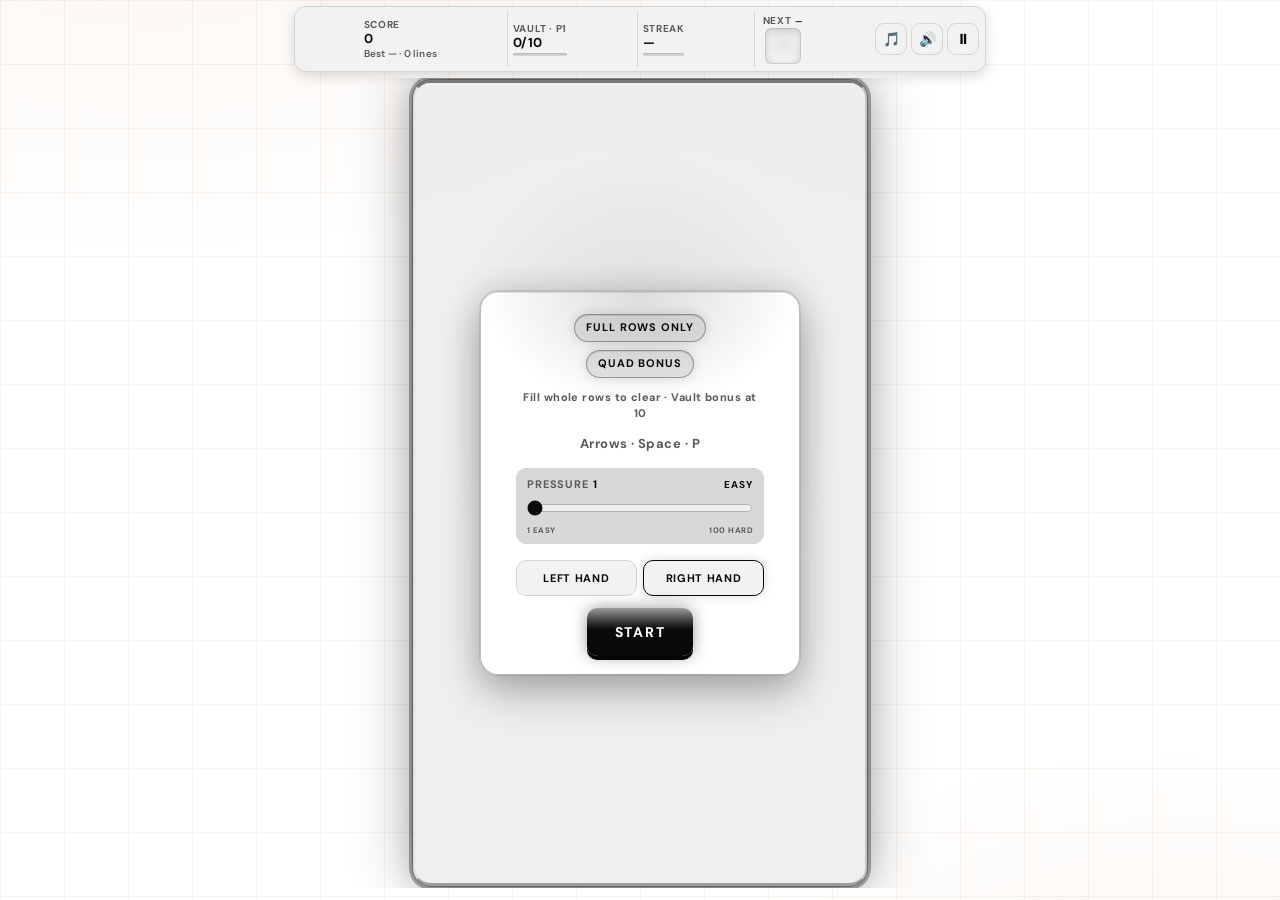
==== commit 43fe65ae: "Seclusa Games 0.1.34 Keep junk query strings out of the cache, stop the card games embedding frames," ====
--- a/games/blockfall/index.html
+++ b/games/blockfall/index.html
@@ -4,8 +4,8 @@
     <meta charset="UTF-8">
     <!--
         `frame-ancestors` is deliberately absent: browsers ignore it in a <meta> tag.
-        The local dev server sends frame-ancestors 'self' so the launcher can embed
-        this game; GitHub Pages sends neither header.
+        The local dev server sends X-Frame-Options: SAMEORIGIN so the launcher can
+        embed this game. It does not send a CSP header. GitHub Pages sends neither.
 
         frame-src 'none' stays: it restricts what THIS document may frame, and Blocks
         frames nothing.
--- a/seclusa-base.css
+++ b/seclusa-base.css
@@ -17,6 +17,10 @@
  * do not do with your data, and colour is not something that earns its place
  * here. There is no brand colour: the accent is simply the opposite of the
  * background, white on black and black on white.
+ *
+ * The default page sky is orange ruled lines + a soft orange corner glow on
+ * that black/white surface (Light = white sheet, Dark = near-black). Apps that
+ * need a flat or solid sky set data-bg to something other than "grid".
  *
  * Two things keep colour, because colour there carries meaning and removing it
  * would remove information rather than decoration:
@@ -71,6 +75,10 @@
 
   --shadow: 0 1px 3px rgba(0, 0, 0, 0.13), 0 1px 2px rgba(0, 0, 0, 0.09);
   --radius: 10px;
+
+  /* Default orange lines sky (light sheet). Kept very faint so content wins. */
+  --grid-line: color-mix(in srgb, var(--warm) 7%, transparent);
+  --grid-wash: color-mix(in srgb, var(--warm) 5%, transparent);
 }
 
 @media (prefers-color-scheme: dark) {
@@ -106,6 +114,9 @@
     --ok: #6cc48f;
 
     --shadow: 0 1px 3px rgba(0, 0, 0, 0.5);
+
+    --grid-line: color-mix(in srgb, var(--warm) 9%, transparent);
+    --grid-wash: color-mix(in srgb, var(--warm) 6%, transparent);
   }
 }
 
@@ -136,6 +147,8 @@
   --danger: #a1160d;
   --warn: #6b4b00;
   --ok: #1c6b3c;
+  --grid-line: color-mix(in srgb, var(--warm) 7%, transparent);
+  --grid-wash: color-mix(in srgb, var(--warm) 5%, transparent);
 }
 
 [data-theme="dark"] {
@@ -162,4 +175,161 @@
   --danger: #f2857c;
   --warn: #e0b25a;
   --ok: #6cc48f;
-}+  --grid-line: color-mix(in srgb, var(--warm) 9%, transparent);
+  --grid-wash: color-mix(in srgb, var(--warm) 6%, transparent);
+}
+
+/*
+ * Default Seclusa sky: orange ruled lines + soft corner glow.
+ * Light = white sheet; Dark = near-black. No filter / background-attachment:fixed.
+ * Opt out: set data-bg to anything except "grid" (Weather solid skies do this).
+ */
+html {
+  background-color: var(--bg);
+}
+
+/*
+ * Body stays transparent + isolated so body::before (z-index: -1) can paint
+ * the sky. An opaque body (or a ::before that slips behind html) hid the lines
+ * so only a top sliver leaked. Solid data-bg values set body colour below.
+ */
+html body {
+  background-color: transparent;
+  isolation: isolate;
+}
+
+html body::before {
+  content: "";
+  position: fixed;
+  inset: 0;
+  z-index: -1;
+  pointer-events: none;
+  background-color: var(--bg);
+  background-image:
+    linear-gradient(var(--grid-line) 1px, transparent 1px),
+    linear-gradient(90deg, var(--grid-line) 1px, transparent 1px),
+    radial-gradient(ellipse 95% 60% at 12% -6%, var(--grid-wash), transparent 58%),
+    radial-gradient(ellipse 70% 48% at 92% 108%, var(--grid-wash), transparent 52%);
+  background-size: 64px 64px, 64px 64px, auto, auto;
+}
+
+html[data-bg]:not([data-bg="grid"]) body::before {
+  background-image: none;
+  background-color: var(--bg-solid, var(--bg));
+}
+
+/* Named / custom solid page colours (Theme → Background). Not Day/Night. */
+html {
+  --bg-custom: #5faff0;
+  --bg-solid: var(--bg);
+}
+
+html[data-bg="blue"] { --bg-solid: #3b82f6; }
+html[data-bg="lightblue"] { --bg-solid: #7dd3fc; }
+html[data-bg="teal"] { --bg-solid: #14b8a6; }
+html[data-bg="green"] { --bg-solid: #22c55e; }
+html[data-bg="yellow"] { --bg-solid: #facc15; }
+html[data-bg="orange"] { --bg-solid: #f97316; }
+html[data-bg="red"] { --bg-solid: #ef4444; }
+html[data-bg="purple"] { --bg-solid: #a855f7; }
+html[data-bg="black"] { --bg-solid: #0a0a0a; }
+html[data-bg="white"] { --bg-solid: #ffffff; }
+html[data-bg="custom"] { --bg-solid: var(--bg-custom, #5faff0); }
+
+html[data-bg="blue"],
+html[data-bg="lightblue"],
+html[data-bg="teal"],
+html[data-bg="green"],
+html[data-bg="yellow"],
+html[data-bg="orange"],
+html[data-bg="red"],
+html[data-bg="purple"],
+html[data-bg="black"],
+html[data-bg="white"],
+html[data-bg="custom"] {
+  --bg: var(--bg-solid);
+  background-color: var(--bg-solid);
+}
+
+html[data-bg="blue"] body,
+html[data-bg="lightblue"] body,
+html[data-bg="teal"] body,
+html[data-bg="green"] body,
+html[data-bg="yellow"] body,
+html[data-bg="orange"] body,
+html[data-bg="red"] body,
+html[data-bg="purple"] body,
+html[data-bg="black"] body,
+html[data-bg="white"] body,
+html[data-bg="custom"] body {
+  background-color: var(--bg-solid);
+}
+
+/* Colour / light pages → frosted light chrome. Near-black → dark chrome. */
+html[data-bg="white"],
+html[data-bg="yellow"],
+html[data-bg="lightblue"],
+html[data-bg="blue"],
+html[data-bg="teal"],
+html[data-bg="green"],
+html[data-bg="orange"],
+html[data-bg="red"],
+html[data-bg="purple"],
+html[data-bg-tone="light"] {
+  --surface: color-mix(in srgb, #ffffff 92%, var(--bg-solid));
+  --surface-2: color-mix(in srgb, #ffffff 86%, var(--bg-solid));
+  --surface-3: #ffffff;
+  --border: color-mix(in srgb, #0a0a0a 14%, transparent);
+  --border-strong: color-mix(in srgb, #0a0a0a 22%, transparent);
+  --text: #0a0a0a;
+  --text-dim: #4a4a4a;
+  --text-faint: #6a6a6a;
+  --accent: #0a0a0a;
+  --accent-hover: #000000;
+  --accent-text: #ffffff;
+  --accent-tint: rgba(10, 10, 10, 0.08);
+}
+
+html[data-bg="black"],
+html[data-bg-tone="dark"] {
+  --surface: #141414;
+  --surface-2: #1c1c1c;
+  --surface-3: #262626;
+  --border: #2e2e2e;
+  --border-strong: #454545;
+  --text: #f5f5f5;
+  --text-dim: #a3a3a3;
+  --text-faint: #737373;
+  --accent: #ffffff;
+  --accent-hover: #ffffff;
+  --accent-text: #0a0a0a;
+  --accent-tint: rgba(255, 255, 255, 0.14);
+}
+
+html[data-bg="custom"][data-bg-tone="light"] {
+  --surface: color-mix(in srgb, #ffffff 92%, var(--bg-solid));
+  --surface-2: color-mix(in srgb, #ffffff 86%, var(--bg-solid));
+  --surface-3: #ffffff;
+  --border: color-mix(in srgb, #0a0a0a 14%, transparent);
+  --border-strong: color-mix(in srgb, #0a0a0a 22%, transparent);
+  --text: #0a0a0a;
+  --text-dim: #4a4a4a;
+  --text-faint: #6a6a6a;
+  --accent: #0a0a0a;
+  --accent-hover: #000000;
+  --accent-text: #ffffff;
+}
+
+html[data-bg="custom"][data-bg-tone="dark"] {
+  --surface: color-mix(in srgb, #141414 88%, var(--bg-solid));
+  --surface-2: color-mix(in srgb, #1c1c1c 90%, var(--bg-solid));
+  --surface-3: color-mix(in srgb, #262626 92%, var(--bg-solid));
+  --border: color-mix(in srgb, #ffffff 14%, transparent);
+  --border-strong: color-mix(in srgb, #ffffff 22%, transparent);
+  --text: #f5f5f5;
+  --text-dim: #a3a3a3;
+  --text-faint: #737373;
+  --accent: #ffffff;
+  --accent-hover: #ffffff;
+  --accent-text: #0a0a0a;
+}
